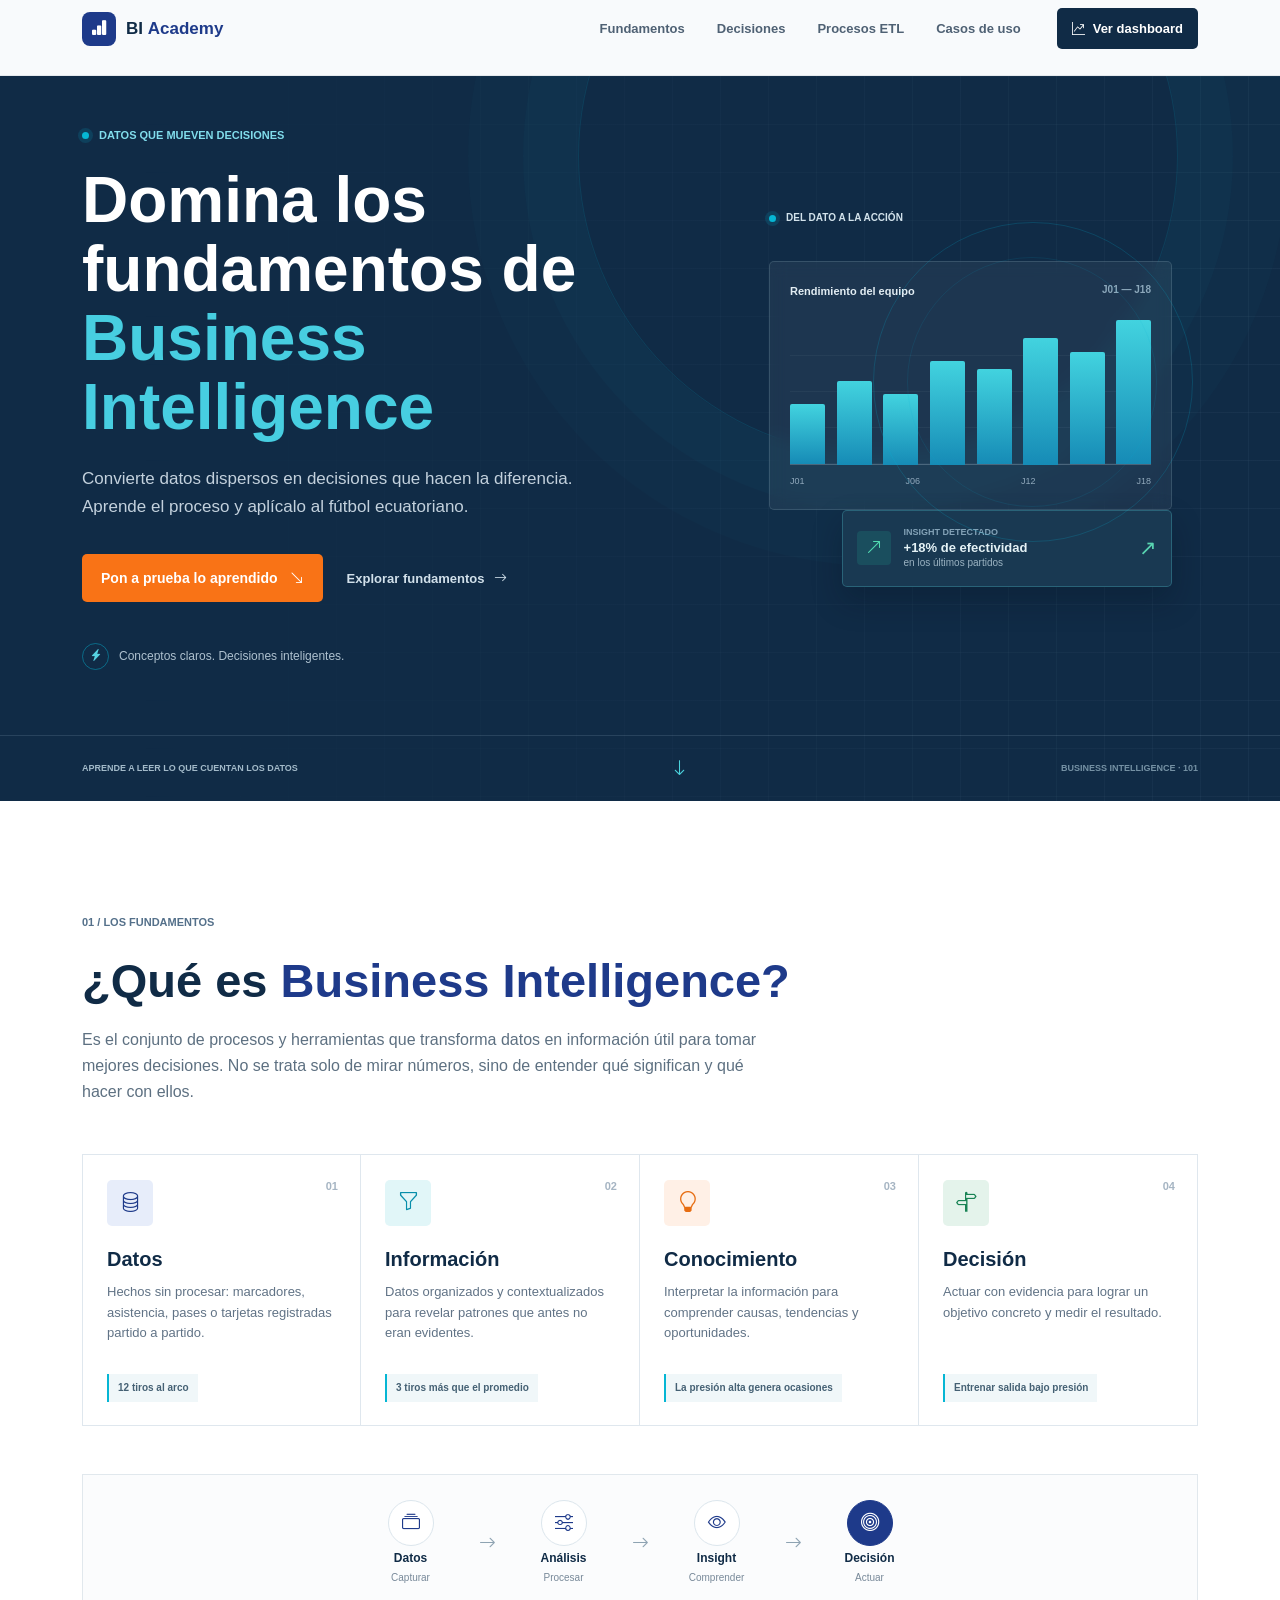
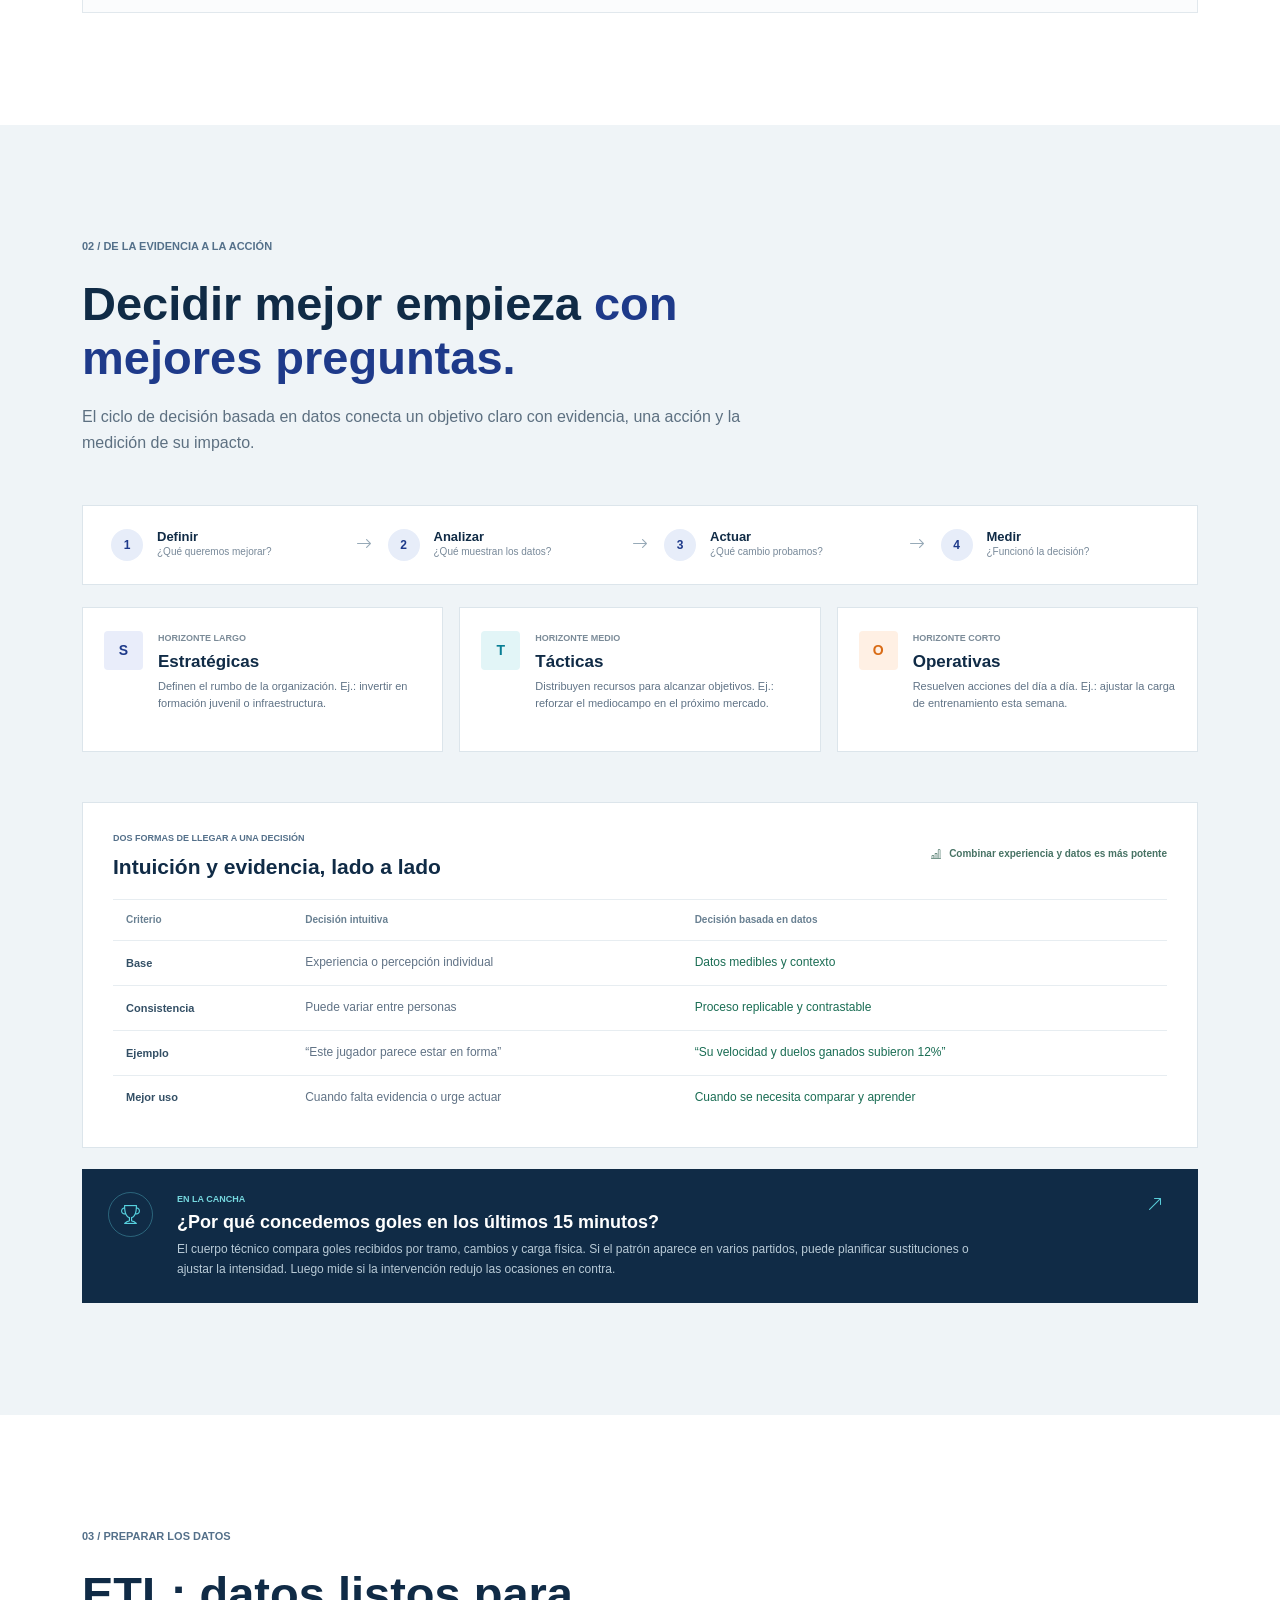
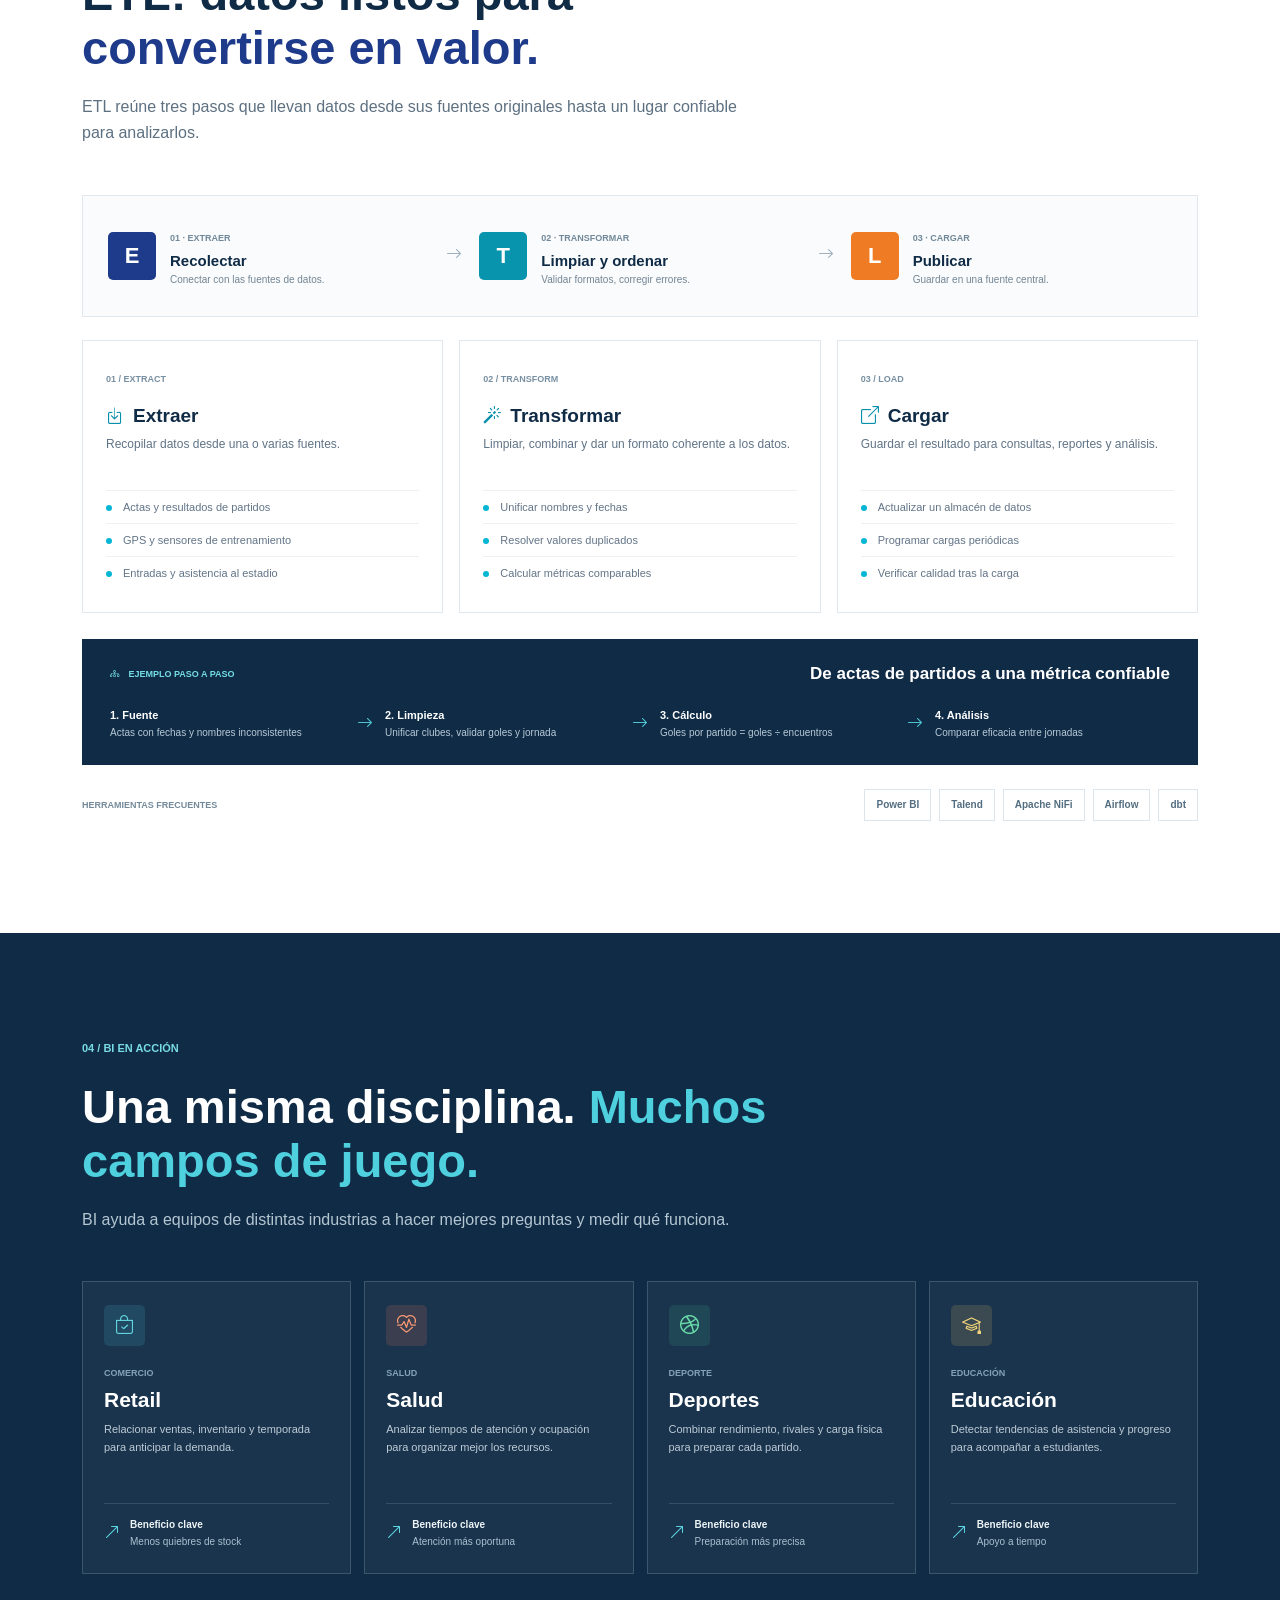
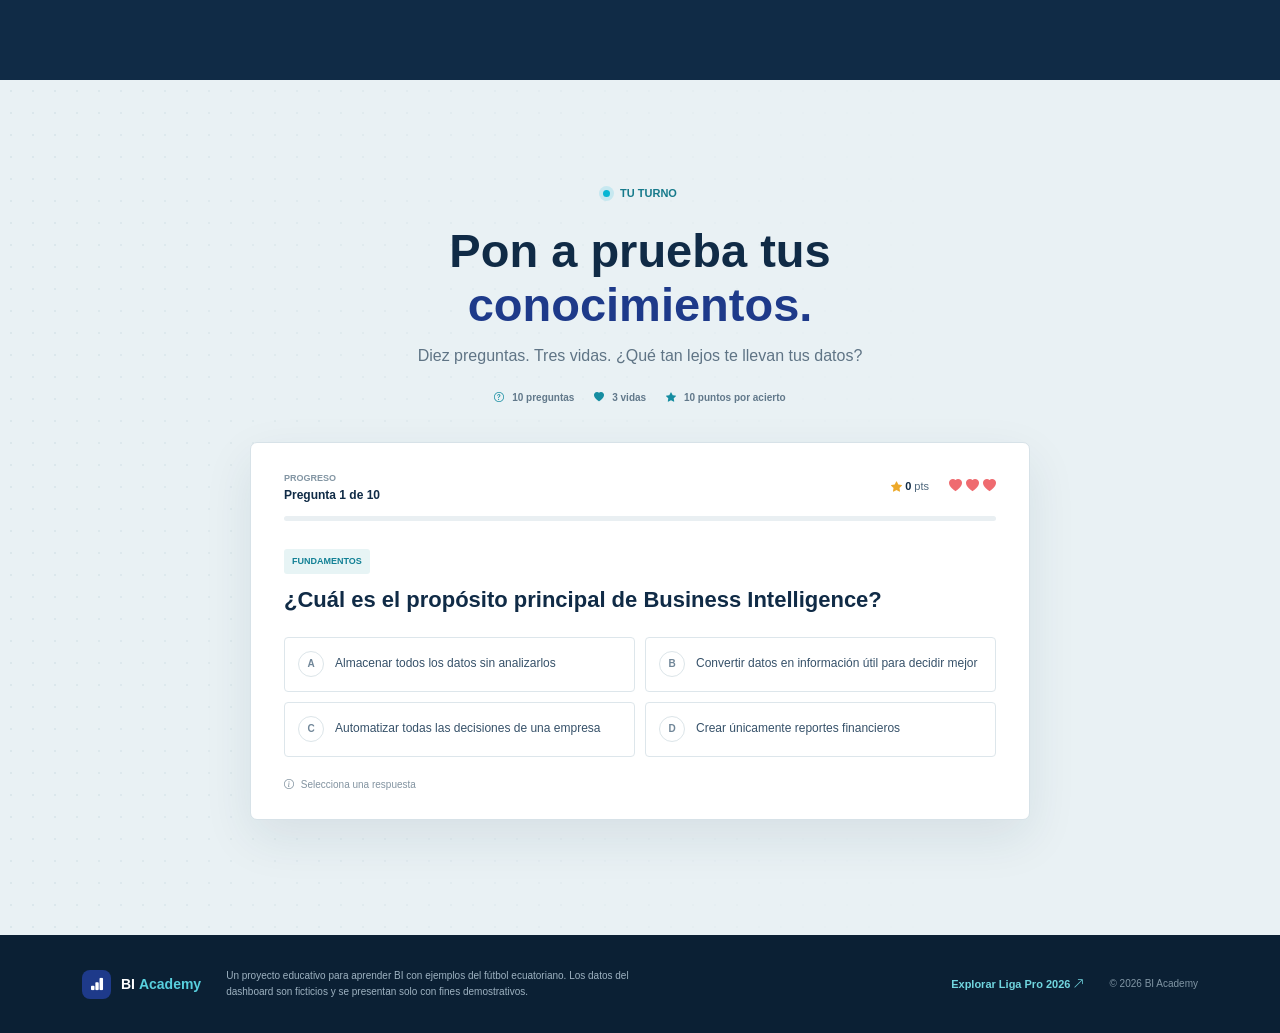
==== index.html @ a0ae0e77 "Version 1 de mi sitio web sobre BI" ====
<!doctype html>
<html lang="es">
<head>
	<meta charset="utf-8">
	<meta name="viewport" content="width=device-width, initial-scale=1">
	<meta name="theme-color" content="#102b46">
	<meta name="description" content="Aprende fundamentos de Business Intelligence con ejemplos prácticos y un dashboard simulado de Liga Pro 2026.">
	<title>BI Academy | Fundamentos de Business Intelligence</title>
	<link rel="preconnect" href="https://fonts.googleapis.com">
	<link rel="preconnect" href="https://fonts.gstatic.com" crossorigin>
	<link href="https://fonts.googleapis.com/css2?family=DM+Sans:wght@400;500;600;700&family=Manrope:wght@400;500;600;700;800&display=swap" rel="stylesheet">
	<link href="https://cdn.jsdelivr.net/npm/bootstrap@5.3.3/dist/css/bootstrap.min.css" rel="stylesheet">
	<link href="https://cdn.jsdelivr.net/npm/bootstrap-icons@1.11.3/font/bootstrap-icons.min.css" rel="stylesheet">
	<link rel="stylesheet" href="css/styles.css">
	<script src="https://cdn.jsdelivr.net/npm/bootstrap@5.3.3/dist/js/bootstrap.bundle.min.js" defer></script>
	<script src="js/main.js" defer></script>
	<script src="js/quiz.js" defer></script>
</head>
<body>
	<a class="skip-link" href="#main-content">Saltar al contenido</a>
	<header class="site-header">
		<nav class="navbar navbar-expand-lg" aria-label="Navegación principal">
			<div class="container nav-wrap">
				<a class="brand" href="#inicio" aria-label="BI Academy, inicio"><span class="brand-mark"><i class="bi bi-bar-chart-fill" aria-hidden="true"></i></span><span>BI <b>Academy</b></span></a>
				<button class="navbar-toggler" type="button" data-bs-toggle="collapse" data-bs-target="#mainNav" aria-controls="mainNav" aria-expanded="false" aria-label="Abrir menú"><span class="navbar-toggler-icon"></span></button>
				<div class="collapse navbar-collapse" id="mainNav">
					<ul class="navbar-nav ms-auto align-items-lg-center">
						<li class="nav-item"><a class="nav-link" href="#que-es-bi">Fundamentos</a></li>
						<li class="nav-item"><a class="nav-link" href="#decisiones">Decisiones</a></li>
						<li class="nav-item"><a class="nav-link" href="#etl">Procesos ETL</a></li>
						<li class="nav-item"><a class="nav-link" href="#casos">Casos de uso</a></li>
						<li class="nav-item ms-lg-3"><a class="nav-cta" href="dashboard.html"><i class="bi bi-graph-up-arrow" aria-hidden="true"></i> Ver dashboard</a></li>
					</ul>
				</div>
			</div>
		</nav>
	</header>

	<main id="main-content">
		<section class="hero" id="inicio" aria-labelledby="hero-title">
			<div class="hero-grid" aria-hidden="true"></div>
			<div class="container hero-inner">
				<div class="hero-copy reveal">
					<p class="eyebrow"><span class="eyebrow-dot"></span> DATOS QUE MUEVEN DECISIONES</p>
					<h1 id="hero-title">Domina los fundamentos de <span>Business Intelligence</span></h1>
					<p class="hero-lede">Convierte datos dispersos en decisiones que hacen la diferencia. Aprende el proceso y aplícalo al fútbol ecuatoriano.</p>
					<div class="hero-actions"><a class="button-primary" href="#quiz">Pon a prueba lo aprendido <i class="bi bi-arrow-down-right" aria-hidden="true"></i></a><a class="text-link" href="#que-es-bi">Explorar fundamentos <i class="bi bi-arrow-right" aria-hidden="true"></i></a></div>
					<div class="hero-proof"><span class="proof-icon"><i class="bi bi-lightning-charge-fill" aria-hidden="true"></i></span><span>Conceptos claros. Decisiones inteligentes.</span></div>
				</div>
				<div class="hero-visual reveal" aria-label="Ilustración conceptual de datos transformados en decisiones">
					<div class="visual-label"><span class="live-dot"></span> DEL DATO A LA ACCIÓN</div>
					<div class="visual-chart" aria-hidden="true"><div class="chart-topline"><span>Rendimiento del equipo</span><span class="chart-period">J01 — J18</span></div><div class="chart-bars"><i style="--bar:42%"></i><i style="--bar:58%"></i><i style="--bar:49%"></i><i style="--bar:72%"></i><i style="--bar:66%"></i><i style="--bar:88%"></i><i style="--bar:78%"></i><i style="--bar:100%"></i></div><div class="chart-axis"><span>J01</span><span>J06</span><span>J12</span><span>J18</span></div></div>
					<div class="visual-insight"><span class="insight-icon"><i class="bi bi-arrow-up-right" aria-hidden="true"></i></span><div><small>INSIGHT DETECTADO</small><strong>+18% de efectividad</strong><p>en los últimos partidos</p></div><span class="insight-spark" aria-hidden="true">↗</span></div>
					<div class="visual-orbit orbit-one" aria-hidden="true"></div><div class="visual-orbit orbit-two" aria-hidden="true"></div>
				</div>
			</div>
			<div class="hero-bottom"><div class="container hero-bottom-inner"><span>APRENDE A LEER LO QUE CUENTAN LOS DATOS</span><i class="bi bi-arrow-down" aria-hidden="true"></i><span class="hero-bottom-tag">BUSINESS INTELLIGENCE · 101</span></div></div>
		</section>

		<section class="content-section section-paper" id="que-es-bi" aria-labelledby="bi-title">
			<div class="container">
				<div class="section-heading reveal"><p class="eyebrow eyebrow-dark">01 / LOS FUNDAMENTOS</p><h2 id="bi-title">¿Qué es <span>Business Intelligence?</span></h2><p>Es el conjunto de procesos y herramientas que transforma datos en información útil para tomar mejores decisiones. No se trata solo de mirar números, sino de entender qué significan y qué hacer con ellos.</p></div>
				<div class="concept-grid">
					<article class="concept-card reveal"><div class="concept-number">01</div><div class="concept-icon icon-blue"><i class="bi bi-database" aria-hidden="true"></i></div><h3>Datos</h3><p>Hechos sin procesar: marcadores, asistencia, pases o tarjetas registradas partido a partido.</p><span class="concept-example">12 tiros al arco</span></article>
					<article class="concept-card reveal"><div class="concept-number">02</div><div class="concept-icon icon-cyan"><i class="bi bi-funnel" aria-hidden="true"></i></div><h3>Información</h3><p>Datos organizados y contextualizados para revelar patrones que antes no eran evidentes.</p><span class="concept-example">3 tiros más que el promedio</span></article>
					<article class="concept-card reveal"><div class="concept-number">03</div><div class="concept-icon icon-orange"><i class="bi bi-lightbulb" aria-hidden="true"></i></div><h3>Conocimiento</h3><p>Interpretar la información para comprender causas, tendencias y oportunidades.</p><span class="concept-example">La presión alta genera ocasiones</span></article>
					<article class="concept-card reveal"><div class="concept-number">04</div><div class="concept-icon icon-green"><i class="bi bi-signpost-split" aria-hidden="true"></i></div><h3>Decisión</h3><p>Actuar con evidencia para lograr un objetivo concreto y medir el resultado.</p><span class="concept-example">Entrenar salida bajo presión</span></article>
				</div>
				<div class="pipeline reveal" aria-label="Flujo: datos, análisis, insight, decisión">
					<div class="pipeline-node"><span><i class="bi bi-collection" aria-hidden="true"></i></span><b>Datos</b><small>Capturar</small></div><div class="pipeline-connector"><i class="bi bi-arrow-right" aria-hidden="true"></i></div>
					<div class="pipeline-node"><span><i class="bi bi-sliders" aria-hidden="true"></i></span><b>Análisis</b><small>Procesar</small></div><div class="pipeline-connector"><i class="bi bi-arrow-right" aria-hidden="true"></i></div>
					<div class="pipeline-node"><span><i class="bi bi-eye" aria-hidden="true"></i></span><b>Insight</b><small>Comprender</small></div><div class="pipeline-connector"><i class="bi bi-arrow-right" aria-hidden="true"></i></div>
					<div class="pipeline-node pipeline-finish"><span><i class="bi bi-bullseye" aria-hidden="true"></i></span><b>Decisión</b><small>Actuar</small></div>
				</div>
			</div>
		</section>

		<section class="content-section section-tint" id="decisiones" aria-labelledby="decision-title">
			<div class="container">
				<div class="section-heading reveal"><p class="eyebrow eyebrow-dark">02 / DE LA EVIDENCIA A LA ACCIÓN</p><h2 id="decision-title">Decidir mejor empieza <span>con mejores preguntas.</span></h2><p>El ciclo de decisión basada en datos conecta un objetivo claro con evidencia, una acción y la medición de su impacto.</p></div>
				<div class="decision-cycle reveal"><div><span>1</span><b>Definir</b><small>¿Qué queremos mejorar?</small></div><i class="bi bi-arrow-right" aria-hidden="true"></i><div><span>2</span><b>Analizar</b><small>¿Qué muestran los datos?</small></div><i class="bi bi-arrow-right" aria-hidden="true"></i><div><span>3</span><b>Actuar</b><small>¿Qué cambio probamos?</small></div><i class="bi bi-arrow-right" aria-hidden="true"></i><div><span>4</span><b>Medir</b><small>¿Funcionó la decisión?</small></div></div>
				<div class="decision-types"><article class="type-card reveal"><span class="type-mark mark-strategy">S</span><div><p>HORIZONTE LARGO</p><h3>Estratégicas</h3><span>Definen el rumbo de la organización. Ej.: invertir en formación juvenil o infraestructura.</span></div></article><article class="type-card reveal"><span class="type-mark mark-tactical">T</span><div><p>HORIZONTE MEDIO</p><h3>Tácticas</h3><span>Distribuyen recursos para alcanzar objetivos. Ej.: reforzar el mediocampo en el próximo mercado.</span></div></article><article class="type-card reveal"><span class="type-mark mark-operational">O</span><div><p>HORIZONTE CORTO</p><h3>Operativas</h3><span>Resuelven acciones del día a día. Ej.: ajustar la carga de entrenamiento esta semana.</span></div></article></div>
				<div class="comparison-wrap reveal"><div class="comparison-heading"><div><p class="eyebrow eyebrow-dark">DOS FORMAS DE LLEGAR A UNA DECISIÓN</p><h3>Intuición y evidencia, lado a lado</h3></div><span class="comparison-badge"><i class="bi bi-bar-chart-line" aria-hidden="true"></i> Combinar experiencia y datos es más potente</span></div><div class="table-responsive"><table class="comparison-table"><thead><tr><th scope="col">Criterio</th><th scope="col">Decisión intuitiva</th><th scope="col">Decisión basada en datos</th></tr></thead><tbody><tr><th scope="row">Base</th><td>Experiencia o percepción individual</td><td>Datos medibles y contexto</td></tr><tr><th scope="row">Consistencia</th><td>Puede variar entre personas</td><td>Proceso replicable y contrastable</td></tr><tr><th scope="row">Ejemplo</th><td>“Este jugador parece estar en forma”</td><td>“Su velocidad y duelos ganados subieron 12%”</td></tr><tr><th scope="row">Mejor uso</th><td>Cuando falta evidencia o urge actuar</td><td>Cuando se necesita comparar y aprender</td></tr></tbody></table></div></div>
				<div class="field-example reveal"><div class="field-icon"><i class="bi bi-trophy" aria-hidden="true"></i></div><div><span class="field-label">EN LA CANCHA</span><h3>¿Por qué concedemos goles en los últimos 15 minutos?</h3><p>El cuerpo técnico compara goles recibidos por tramo, cambios y carga física. Si el patrón aparece en varios partidos, puede planificar sustituciones o ajustar la intensidad. Luego mide si la intervención redujo las ocasiones en contra.</p></div><span class="field-arrow" aria-hidden="true"><i class="bi bi-arrow-up-right"></i></span></div>
			</div>
		</section>

		<section class="content-section section-paper" id="etl" aria-labelledby="etl-title">
			<div class="container">
				<div class="section-heading reveal"><p class="eyebrow eyebrow-dark">03 / PREPARAR LOS DATOS</p><h2 id="etl-title">ETL: datos listos para <span>convertirse en valor.</span></h2><p>ETL reúne tres pasos que llevan datos desde sus fuentes originales hasta un lugar confiable para analizarlos.</p></div>
				<div class="etl-flow reveal"><div class="etl-step"><span class="etl-symbol">E</span><div><small>01 · EXTRAER</small><h3>Recolectar</h3><p>Conectar con las fuentes de datos.</p></div></div><span class="etl-arrow"><i class="bi bi-arrow-right" aria-hidden="true"></i></span><div class="etl-step"><span class="etl-symbol etl-symbol-cyan">T</span><div><small>02 · TRANSFORMAR</small><h3>Limpiar y ordenar</h3><p>Validar formatos, corregir errores.</p></div></div><span class="etl-arrow"><i class="bi bi-arrow-right" aria-hidden="true"></i></span><div class="etl-step"><span class="etl-symbol etl-symbol-orange">L</span><div><small>03 · CARGAR</small><h3>Publicar</h3><p>Guardar en una fuente central.</p></div></div></div>
				<div class="etl-cards"><article class="etl-detail reveal"><span class="etl-detail-tag">01 / EXTRACT</span><h3><i class="bi bi-box-arrow-in-down" aria-hidden="true"></i> Extraer</h3><p>Recopilar datos desde una o varias fuentes.</p><ul><li>Actas y resultados de partidos</li><li>GPS y sensores de entrenamiento</li><li>Entradas y asistencia al estadio</li></ul></article><article class="etl-detail reveal"><span class="etl-detail-tag">02 / TRANSFORM</span><h3><i class="bi bi-magic" aria-hidden="true"></i> Transformar</h3><p>Limpiar, combinar y dar un formato coherente a los datos.</p><ul><li>Unificar nombres y fechas</li><li>Resolver valores duplicados</li><li>Calcular métricas comparables</li></ul></article><article class="etl-detail reveal"><span class="etl-detail-tag">03 / LOAD</span><h3><i class="bi bi-box-arrow-up-right" aria-hidden="true"></i> Cargar</h3><p>Guardar el resultado para consultas, reportes y análisis.</p><ul><li>Actualizar un almacén de datos</li><li>Programar cargas periódicas</li><li>Verificar calidad tras la carga</li></ul></article></div>
				<div class="etl-example reveal"><div class="etl-example-head"><span class="example-kicker"><i class="bi bi-diagram-3" aria-hidden="true"></i> EJEMPLO PASO A PASO</span><h3>De actas de partidos a una métrica confiable</h3></div><div class="transformation-steps"><div><b>1. Fuente</b><span>Actas con fechas y nombres inconsistentes</span></div><i class="bi bi-arrow-right" aria-hidden="true"></i><div><b>2. Limpieza</b><span>Unificar clubes, validar goles y jornada</span></div><i class="bi bi-arrow-right" aria-hidden="true"></i><div><b>3. Cálculo</b><span>Goles por partido = goles ÷ encuentros</span></div><i class="bi bi-arrow-right" aria-hidden="true"></i><div><b>4. Análisis</b><span>Comparar eficacia entre jornadas</span></div></div></div>
				<div class="tool-row reveal"><span>HERRAMIENTAS FRECUENTES</span><div class="tool-pills"><span>Power BI</span><span>Talend</span><span>Apache NiFi</span><span>Airflow</span><span>dbt</span></div></div>
			</div>
		</section>

		<section class="content-section cases-section" id="casos" aria-labelledby="cases-title">
			<div class="container"><div class="section-heading reveal"><p class="eyebrow">04 / BI EN ACCIÓN</p><h2 id="cases-title">Una misma disciplina. <span>Muchos campos de juego.</span></h2><p>BI ayuda a equipos de distintas industrias a hacer mejores preguntas y medir qué funciona.</p></div>
				<div class="cases-grid"><article class="case-card case-retail reveal"><span class="case-icon"><i class="bi bi-bag-check" aria-hidden="true"></i></span><span class="case-sector">COMERCIO</span><h3>Retail</h3><p>Relacionar ventas, inventario y temporada para anticipar la demanda.</p><div class="case-benefit"><i class="bi bi-arrow-up-right" aria-hidden="true"></i><span><b>Beneficio clave</b><br>Menos quiebres de stock</span></div></article><article class="case-card case-health reveal"><span class="case-icon"><i class="bi bi-heart-pulse" aria-hidden="true"></i></span><span class="case-sector">SALUD</span><h3>Salud</h3><p>Analizar tiempos de atención y ocupación para organizar mejor los recursos.</p><div class="case-benefit"><i class="bi bi-arrow-up-right" aria-hidden="true"></i><span><b>Beneficio clave</b><br>Atención más oportuna</span></div></article><article class="case-card case-sport reveal"><span class="case-icon"><i class="bi bi-dribbble" aria-hidden="true"></i></span><span class="case-sector">DEPORTE</span><h3>Deportes</h3><p>Combinar rendimiento, rivales y carga física para preparar cada partido.</p><div class="case-benefit"><i class="bi bi-arrow-up-right" aria-hidden="true"></i><span><b>Beneficio clave</b><br>Preparación más precisa</span></div></article><article class="case-card case-education reveal"><span class="case-icon"><i class="bi bi-mortarboard" aria-hidden="true"></i></span><span class="case-sector">EDUCACIÓN</span><h3>Educación</h3><p>Detectar tendencias de asistencia y progreso para acompañar a estudiantes.</p><div class="case-benefit"><i class="bi bi-arrow-up-right" aria-hidden="true"></i><span><b>Beneficio clave</b><br>Apoyo a tiempo</span></div></article></div>
			</div>
		</section>

		<section class="quiz-section" id="quiz" aria-labelledby="quiz-title">
			<div class="quiz-pattern" aria-hidden="true"></div><div class="container quiz-container"><div class="quiz-intro reveal"><p class="eyebrow"><span class="eyebrow-dot"></span> TU TURNO</p><h2 id="quiz-title">Pon a prueba tus <span>conocimientos.</span></h2><p>Diez preguntas. Tres vidas. ¿Qué tan lejos te llevan tus datos?</p><div class="quiz-meta"><span><i class="bi bi-question-circle" aria-hidden="true"></i> 10 preguntas</span><span><i class="bi bi-heart-fill" aria-hidden="true"></i> 3 vidas</span><span><i class="bi bi-star-fill" aria-hidden="true"></i> 10 puntos por acierto</span></div></div>
				<div class="quiz-shell reveal" id="quiz-app" aria-live="polite">
					<div class="quiz-status"><div><span class="quiz-status-label">PROGRESO</span><span class="quiz-progress-text" id="quiz-progress-text">Pregunta 1 de 10</span></div><div class="quiz-score"><span><i class="bi bi-star-fill" aria-hidden="true"></i> <b id="quiz-score">0</b> pts</span><span class="quiz-lives" id="quiz-lives" aria-label="3 vidas"><i class="bi bi-heart-fill"></i><i class="bi bi-heart-fill"></i><i class="bi bi-heart-fill"></i></span></div></div>
					<div class="quiz-progress-track" role="progressbar" aria-label="Progreso del cuestionario" aria-valuemin="0" aria-valuemax="10" aria-valuenow="0"><span id="quiz-progress-bar"></span></div>
					<div id="quiz-stage"><div class="question-topic" id="question-topic">FUNDAMENTOS</div><h3 class="quiz-question" id="quiz-question">Cargando pregunta...</h3><div class="answer-list" id="answer-list"></div><div id="quiz-feedback" class="quiz-feedback" role="status" hidden></div><div class="quiz-controls"><span class="quiz-hint"><i class="bi bi-info-circle" aria-hidden="true"></i> Selecciona una respuesta</span><button class="button-primary quiz-next" id="quiz-next" type="button" hidden>Siguiente <i class="bi bi-arrow-right" aria-hidden="true"></i></button></div></div>
					<div class="quiz-result" id="quiz-result" hidden></div>
				</div>
			</div>
		</section>
	</main>
	<footer class="site-footer"><div class="container footer-inner"><a class="brand footer-brand" href="#inicio"><span class="brand-mark"><i class="bi bi-bar-chart-fill" aria-hidden="true"></i></span><span>BI <b>Academy</b></span></a><p>Un proyecto educativo para aprender BI con ejemplos del fútbol ecuatoriano. Los datos del dashboard son ficticios y se presentan solo con fines demostrativos.</p><a class="footer-dashboard" href="dashboard.html">Explorar Liga Pro 2026 <i class="bi bi-arrow-up-right" aria-hidden="true"></i></a><span class="footer-copy">© <span id="current-year"></span> BI Academy</span></div></footer>
</body>
</html>
---- css/styles.css ----
@charset "UTF-8";
:root{--ink:#102b46;--blue:#1e3a8a;--cyan:#06b6d4;--orange:#f97316;--paper:#f8fafc;--line:#dfe7ee;--muted:#687d8e;--display:"Poppins",sans-serif;--body:"Inter",sans-serif;--nav-height:76px}*{box-sizing:border-box}html{scroll-behavior:smooth;scroll-padding-top:90px}body{margin:0;background:var(--paper);color:var(--ink);font:16px/1.65 var(--body);-webkit-font-smoothing:antialiased}h1,h2,h3,h4{font-family:var(--display);font-weight:700;line-height:1.15;letter-spacing:0}p{margin-top:0}a{color:inherit;text-decoration:none}.skip-link{position:absolute;top:-80px;left:16px;z-index:2000;padding:10px 16px;background:#fff}.skip-link:focus{top:10px}.site-header{position:sticky;top:0;z-index:1000;height:var(--nav-height);border-bottom:1px solid rgba(16,43,70,.08);background:rgba(248,250,252,.96);backdrop-filter:blur(14px)}.nav-wrap{height:100%}.brand{display:inline-flex;align-items:center;gap:10px;color:var(--ink);font:700 17px var(--display);white-space:nowrap}.brand b{color:var(--blue)}.brand-mark{display:grid;place-items:center;width:34px;height:34px;border-radius:8px;background:var(--blue);color:#fff;font-size:17px}.navbar-nav{gap:8px}.navbar .nav-link{padding:10px 12px!important;color:#4f6174;font-size:13px;font-weight:600}.navbar .nav-link:hover,.navbar .nav-link:focus{color:var(--blue)}.nav-cta{display:inline-flex;align-items:center;gap:8px;padding:10px 15px;border-radius:5px;background:var(--ink);color:#fff;font-size:13px;font-weight:700;transition:.2s}.nav-cta:hover{background:var(--blue);color:#fff;transform:translateY(-1px)}.navbar-toggler{border:0}.navbar-toggler:focus{box-shadow:0 0 0 3px #06b6d444}.button-primary{display:inline-flex;align-items:center;justify-content:center;gap:12px;min-height:48px;padding:12px 19px;border:0;border-radius:5px;background:var(--orange);color:#fff;font-size:14px;font-weight:700;transition:background .2s,transform .2s,box-shadow .2s}.button-primary:hover{background:#e8660b;color:#fff;transform:translateY(-2px);box-shadow:0 8px 24px #f973163d}.button-primary:focus-visible,.text-link:focus-visible,.nav-cta:focus-visible{outline:3px solid #61d7e8;outline-offset:3px}.hero{position:relative;overflow:hidden;min-height:630px;background:#102b46;color:#fff}.hero-grid{position:absolute;inset:0;background-image:linear-gradient(#97c1da0e 1px,transparent 1px),linear-gradient(90deg,#97c1da0e 1px,transparent 1px);background-size:48px 48px;mask-image:linear-gradient(90deg,transparent 8%,#000)}.hero:after{position:absolute;top:-220px;right:8%;width:600px;height:600px;border:1px solid #06b6d424;border-radius:50%;box-shadow:0 0 0 55px #06b6d407,0 0 0 110px #06b6d405;content:"";pointer-events:none}.hero-inner{position:relative;z-index:1;display:grid;grid-template-columns:1.02fr .98fr;gap:40px;align-items:center;min-height:560px;padding-top:50px;padding-bottom:65px}.hero-copy{max-width:585px}.eyebrow{display:flex;align-items:center;gap:10px;margin-bottom:22px;color:#81ddec;font-size:11px;font-weight:700}.eyebrow-dot,.live-dot{width:7px;height:7px;border-radius:50%;background:var(--cyan);box-shadow:0 0 0 4px #06b6d426}.hero h1{max-width:590px;margin-bottom:22px;font-size:clamp(40px,5.2vw,64px);font-weight:800;line-height:1.08}.hero h1 span{color:#47cee1}.hero-lede{max-width:510px;color:#c3d1dd;font-size:17px;line-height:1.7}.hero-actions{display:flex;align-items:center;gap:24px;margin-top:32px}.text-link{display:inline-flex;align-items:center;gap:9px;color:#d1e0ea;font-size:13px;font-weight:600}.text-link:hover{color:#64d8e7}.hero-proof{display:flex;align-items:center;gap:10px;margin-top:41px;color:#aec1cf;font-size:12px}.proof-icon{display:grid;place-items:center;width:27px;height:27px;border:1px solid #06b6d473;border-radius:50%;color:#56d2e2}.hero-visual{position:relative;z-index:1;justify-self:end;width:min(100%,455px);min-height:370px;padding:30px 26px}.visual-label{display:flex;align-items:center;gap:10px;color:#d2e2eb;font-size:10px;font-weight:700}.visual-chart{position:relative;margin-top:35px;padding:20px;border:1px solid #b2d0df2e;border-radius:5px;background:#ffffff0e;backdrop-filter:blur(8px)}.chart-topline{display:flex;justify-content:space-between;color:#e2edf3;font-size:11px;font-weight:600}.chart-period{color:#8ca8bb;font-size:10px}.chart-bars{display:flex;align-items:end;gap:12px;height:145px;margin-top:20px;border-bottom:1px solid #cde2ed40;background:repeating-linear-gradient(to bottom,transparent 0,transparent 35px,#cde2ed1a 36px)}.chart-bars i{flex:1;height:var(--bar);min-width:10px;border-radius:2px 2px 0 0;background:linear-gradient(180deg,#42d3df,#168bb6);transform-origin:bottom;animation:bar-rise .9s cubic-bezier(.2,.7,.25,1) both}.chart-bars i:nth-child(2n){animation-delay:.08s}.chart-bars i:nth-child(3n){animation-delay:.16s}.chart-axis{display:flex;justify-content:space-between;margin-top:9px;color:#92aabd;font-size:9px}.visual-insight{position:relative;display:flex;align-items:center;gap:13px;width:82%;margin-left:auto;padding:14px;border:1px solid #55d0da47;border-radius:5px;background:#193952;box-shadow:0 14px 30px #020f1d40}.insight-icon{display:grid;place-items:center;width:34px;height:34px;border-radius:4px;background:#25c1a326;color:#52d9b1}.visual-insight small{display:block;color:#83a2b7;font-size:9px;font-weight:700}.visual-insight strong{display:block;color:#e4f2f6;font:700 13px var(--display)}.visual-insight p{margin:0;color:#9bb3c2;font-size:10px}.insight-spark{margin-left:auto;color:#59d4b1;font-size:21px}.visual-orbit{position:absolute;border:1px solid #06b6d433;border-radius:50%;pointer-events:none}.orbit-one{top:42px;right:5px;width:320px;height:320px}.orbit-two{top:77px;right:41px;width:250px;height:250px;border-color:#06b6d41c}.hero-bottom{position:relative;z-index:2;border-top:1px solid #c0dae724}.hero-bottom-inner{display:flex;align-items:center;justify-content:space-between;height:65px;color:#a3bac9;font-size:9px;font-weight:700}.hero-bottom-inner i{color:#4bd2dc;font-size:17px}.hero-bottom-tag{color:#7591a4}.content-section{padding:112px 0}.section-paper{background:#fff}.section-tint{background:#eff4f7}.section-heading{max-width:740px;margin-bottom:48px}.eyebrow-dark{color:#54708a}.section-heading h2,.quiz-intro h2{margin-bottom:19px;font-size:clamp(32px,4.2vw,47px);line-height:1.15}.section-heading h2 span{color:var(--blue)}.section-heading>p:last-child{max-width:675px;margin-bottom:0;color:#5d7081;font-size:16px}.concept-grid{display:grid;grid-template-columns:repeat(4,1fr);border-top:1px solid var(--line);border-bottom:1px solid var(--line)}.concept-card{position:relative;min-height:270px;padding:25px 24px 23px;border-right:1px solid var(--line);transition:background .25s,transform .25s}.concept-card:first-child{border-left:1px solid var(--line)}.concept-card:hover{z-index:2;background:#f9fbfd;transform:translateY(-4px)}.concept-number{position:absolute;top:25px;right:22px;color:#a6b5c3;font:700 11px var(--display)}.concept-icon{display:grid;place-items:center;width:46px;height:46px;margin-bottom:22px;border-radius:5px;font-size:21px}.icon-blue{background:#e7edfa;color:var(--blue)}.icon-cyan{background:#e1f6f8;color:#078eaa}.icon-orange{background:#fff0e6;color:#e76d12}.icon-green{background:#e4f3eb;color:#188354}.concept-card h3{margin-bottom:11px;font-size:20px}.concept-card p{min-height:76px;margin-bottom:15px;color:#617386;font-size:13px;line-height:1.6}.concept-example{display:inline-block;padding:6px 9px;border-left:2px solid var(--cyan);background:#f0f7f9;color:#456174;font-size:10px;font-weight:600}.pipeline{display:flex;align-items:center;justify-content:center;gap:22px;margin-top:48px;padding:25px 20px;border:1px solid #e1e8ed;background:#fbfcfd}.pipeline-node{display:flex;flex-direction:column;align-items:center;gap:5px;min-width:92px}.pipeline-node>span{display:grid;place-items:center;width:46px;height:46px;border:1px solid #dce6ed;border-radius:50%;background:#fff;color:var(--blue);font-size:18px}.pipeline-node b{font:700 12px var(--display)}.pipeline-node small{color:#788999;font-size:10px}.pipeline-finish>span{border-color:var(--blue);background:var(--blue);color:#fff}.pipeline-connector{color:#8ea3b2;font-size:17px}.decision-cycle{display:grid;grid-template-columns:1fr auto 1fr auto 1fr auto 1fr;align-items:center;gap:16px;padding:23px 28px;border:1px solid #dce5eb;background:#fff}.decision-cycle>div{display:grid;grid-template-columns:35px 1fr;column-gap:11px;align-items:center}.decision-cycle>div>span{grid-row:span 2;display:grid;place-items:center;width:32px;height:32px;border-radius:50%;background:#e7edf9;color:var(--blue);font:700 12px var(--display)}.decision-cycle b{font:700 13px var(--display)}.decision-cycle small{color:#788999;font-size:10px}.decision-cycle>i{color:#95a8b6}.decision-types{display:grid;grid-template-columns:repeat(3,1fr);gap:16px;margin-top:22px}.type-card{display:flex;gap:15px;min-height:145px;padding:23px 21px;border:1px solid #dce5eb;background:#fff;transition:transform .2s,box-shadow .2s}.type-card:hover,.etl-detail:hover{transform:translateY(-3px);box-shadow:0 10px 25px #132d4614}.type-mark{display:grid;place-items:center;flex:0 0 39px;height:39px;border-radius:4px;font:800 14px var(--display)}.mark-strategy{background:#e9edfa;color:#1e3a8a}.mark-tactical{background:#e2f5f7;color:#087e94}.mark-operational{background:#fff0e4;color:#d96b15}.type-card p{margin:0 0 6px;color:#7b8b98;font-size:9px;font-weight:700}.type-card h3{margin-bottom:7px;font-size:17px}.type-card div>span{display:block;color:#607386;font-size:11px;line-height:1.55}.comparison-wrap{margin-top:50px;padding:28px 30px;border:1px solid #dce5eb;background:#fff}.comparison-heading{display:flex;align-items:center;justify-content:space-between;gap:22px;margin-bottom:20px}.comparison-heading .eyebrow{margin-bottom:9px;font-size:9px}.comparison-heading h3{margin:0;font-size:21px}.comparison-badge{display:inline-flex;align-items:center;gap:8px;color:#477264;font-size:10px;font-weight:600}.comparison-table{width:100%;border-collapse:collapse;font-size:12px}.comparison-table th,.comparison-table td{padding:12px 13px;border-top:1px solid #e7edf1;text-align:left}.comparison-table thead th{color:#698092;font-size:10px}.comparison-table tbody th{width:17%;color:#334f65;font-size:11px}.comparison-table tbody td{color:#617386}.comparison-table tbody td:last-child{color:#1a6d54}.field-example{display:grid;grid-template-columns:52px 1fr 25px;align-items:start;gap:17px;margin-top:21px;padding:23px 26px;background:#102b46;color:#fff}.field-icon{display:grid;place-items:center;width:45px;height:45px;border:1px solid #5ed2df59;border-radius:50%;color:#57d1df;font-size:19px}.field-label{display:block;margin-bottom:5px;color:#76d8df;font-size:9px;font-weight:700}.field-example h3{margin-bottom:7px;font-size:18px}.field-example p{max-width:820px;margin:0;color:#b9cbd7;font-size:12px;line-height:1.65}.field-arrow{color:#59cdd9}.etl-flow{display:grid;grid-template-columns:1fr auto 1fr auto 1fr;align-items:center;gap:17px;padding:27px 25px;border:1px solid #e0e8ed;background:#f9fbfc}.etl-step{display:flex;align-items:center;gap:14px}.etl-symbol{display:grid;place-items:center;flex:0 0 48px;height:48px;border-radius:5px;background:#1e3a8a;color:#fff;font:800 22px var(--display)}.etl-symbol-cyan{background:#0794ac}.etl-symbol-orange{background:#ef7c25}.etl-step small{color:#718899;font-size:9px;font-weight:700}.etl-step h3{margin:3px 0;font-size:15px}.etl-step p{margin:0;color:#738594;font-size:10px}.etl-arrow{color:#9cafbc}.etl-cards{display:grid;grid-template-columns:repeat(3,1fr);gap:16px;margin-top:23px}.etl-detail{padding:23px;border:1px solid #e0e8ed;background:#fff;transition:transform .2s,box-shadow .2s}.etl-detail-tag{color:#7890a2;font-size:9px;font-weight:700}.etl-detail h3{display:flex;align-items:center;gap:9px;margin:15px 0 8px;font-size:19px}.etl-detail h3 i{color:#078fab;font-size:18px}.etl-detail p{min-height:42px;margin-bottom:13px;color:#607386;font-size:12px}.etl-detail ul{margin:0;padding:0;list-style:none}.etl-detail li{position:relative;padding:7px 0 7px 17px;border-top:1px solid #edf1f4;color:#627487;font-size:11px}.etl-detail li:before{position:absolute;top:14px;left:0;width:6px;height:6px;border-radius:50%;background:var(--cyan);content:""}.etl-example{margin-top:26px;padding:25px 28px;background:#102b46;color:#fff}.etl-example-head{display:flex;align-items:center;justify-content:space-between;gap:15px;margin-bottom:25px}.example-kicker{color:#73dce4;font-size:9px;font-weight:700}.example-kicker i{margin-right:7px}.etl-example-head h3{margin:0;font-size:17px}.transformation-steps{display:grid;grid-template-columns:1fr auto 1fr auto 1fr auto 1fr;align-items:center;gap:12px}.transformation-steps div{display:flex;flex-direction:column;gap:4px}.transformation-steps b{font:700 11px var(--display)}.transformation-steps span{color:#b8cad7;font-size:10px;line-height:1.5}.transformation-steps>i{color:#51c9d5}.tool-row{display:flex;align-items:center;justify-content:space-between;gap:20px;margin-top:24px}.tool-row>span{color:#758a9a;font-size:9px;font-weight:700}.tool-pills{display:flex;flex-wrap:wrap;gap:8px}.tool-pills span{padding:7px 11px;border:1px solid #dce5eb;background:#fff;color:#536d80;font-size:10px;font-weight:600}.cases-section{padding:106px 0;background:#102b46;color:#fff}.cases-section .section-heading h2 span{color:#4fd0df}.cases-section .section-heading>p:last-child{color:#b4c6d2}.cases-section .eyebrow{color:#78dce4}.cases-grid{display:grid;grid-template-columns:repeat(4,1fr);gap:13px}.case-card{position:relative;min-height:275px;padding:23px 21px;border:1px solid #bed9e633;background:#ffffff0b;transition:transform .25s,background .25s,border-color .25s}.case-card:hover{transform:translateY(-5px);background:#ffffff16;border-color:#57d3dc70}.case-icon{display:grid;place-items:center;width:41px;height:41px;margin-bottom:20px;border-radius:5px;background:#4ec0d126;color:#62d2de;font-size:19px}.case-health .case-icon{background:#f0775026;color:#ff9c75}.case-sport .case-icon{background:#44b68026;color:#6bddaa}.case-education .case-icon{background:#e5bb5829;color:#efd27b}.case-sector{display:block;margin-bottom:7px;color:#84a2b5;font-size:9px;font-weight:700}.case-card h3{margin-bottom:9px;font-size:21px}.case-card>p{min-height:63px;margin-bottom:19px;color:#bdcbd5;font-size:11px;line-height:1.6}.case-benefit{display:flex;align-items:center;gap:10px;padding-top:13px;border-top:1px solid #bed9e629;color:#a9c0ce;font-size:10px}.case-benefit>i{color:#5dd4df;font-size:16px}.case-benefit b{color:#eef5f7;font-size:10px}.quiz-section{position:relative;overflow:hidden;padding:104px 0 115px;background:#e9f1f4}.quiz-pattern{position:absolute;inset:0;background-image:radial-gradient(#b1c8d1 1px,transparent 1px);background-size:22px 22px;opacity:.25;mask-image:linear-gradient(90deg,#000,transparent 75%);pointer-events:none}.quiz-container{position:relative;z-index:1}.quiz-intro{max-width:670px;margin:0 auto 36px;text-align:center}.quiz-intro .eyebrow{justify-content:center;color:#167a8b}.quiz-intro h2{margin-bottom:11px}.quiz-intro h2 span{color:var(--blue)}.quiz-intro>p:not(.eyebrow){margin-bottom:20px;color:#5f7485}.quiz-meta{display:flex;justify-content:center;flex-wrap:wrap;gap:20px;color:#61788a;font-size:10px;font-weight:600}.quiz-meta i{margin-right:5px;color:#168da1}.quiz-shell{max-width:780px;margin:auto;padding:28px 33px 26px;border:1px solid #d7e2e8;border-radius:7px;background:#fff;box-shadow:0 18px 50px #16334b17}.quiz-status{display:flex;align-items:center;justify-content:space-between;margin-bottom:14px}.quiz-status>div:first-child{display:flex;flex-direction:column;gap:2px}.quiz-status-label{color:#8295a3;font-size:9px;font-weight:700}.quiz-progress-text{font:700 12px var(--display)}.quiz-score{display:flex;align-items:center;gap:20px;color:#4d667b;font-size:11px}.quiz-score>span:first-child i{color:#eda92a}.quiz-score b{color:#102b46}.quiz-lives{display:flex;gap:4px;color:#ef6b70;font-size:13px}.quiz-lives .life-lost{color:#cbd5dc}.quiz-progress-track{height:5px;margin-bottom:25px;overflow:hidden;border-radius:5px;background:#e9eff2}.quiz-progress-track span{display:block;width:0;height:100%;border-radius:5px;background:linear-gradient(90deg,#06b6d4,#1e3a8a);transition:width .45s ease}.question-topic{display:inline-block;margin-bottom:11px;padding:5px 8px;border-radius:3px;background:#e7f4f5;color:#128095;font-size:9px;font-weight:700}.quiz-question{max-width:670px;margin-bottom:22px;font-size:22px;line-height:1.35}.answer-list{display:grid;grid-template-columns:1fr 1fr;gap:10px}.answer-option{display:flex;align-items:center;gap:11px;min-height:55px;padding:11px 13px;border:1px solid #dde6eb;border-radius:4px;background:#fff;color:#365169;text-align:left;font-size:12px;transition:border-color .18s,background .18s,transform .18s}.answer-option:hover:not(:disabled){border-color:#58bdcb;background:#f5fbfc;transform:translateY(-1px)}.answer-option:focus-visible{outline:3px solid #06b6d457;outline-offset:2px}.answer-letter{display:grid;place-items:center;flex:0 0 26px;height:26px;border:1px solid #dce5e9;border-radius:50%;color:#708698;font-size:10px;font-weight:700}.answer-option.correct{border-color:#36a77c;background:#edf8f3;color:#1b694b}.answer-option.correct .answer-letter{border-color:#36a77c;background:#36a77c;color:#fff}.answer-option.incorrect{border-color:#e57c7b;background:#fff3f1;color:#9b4543}.answer-option.incorrect .answer-letter{border-color:#e57c7b;background:#e57c7b;color:#fff}.answer-option:disabled{cursor:default}.quiz-feedback{margin-top:14px;padding:12px 14px;border-left:3px solid #35a77c;background:#eff8f4;color:#315d4d;font-size:11px;line-height:1.55}.quiz-feedback.feedback-wrong{border-color:#e67872;background:#fff3f0;color:#824b47}.quiz-controls{display:flex;align-items:center;justify-content:space-between;gap:15px;margin-top:20px}.quiz-hint{color:#8293a0;font-size:10px}.quiz-hint i{margin-right:4px}.quiz-next{min-height:40px;padding:9px 15px;font-size:12px}.quiz-next[hidden],.quiz-feedback[hidden],.quiz-result[hidden]{display:none!important}.quiz-result{text-align:center;padding:12px 5px 3px}.result-medal{display:grid;place-items:center;width:78px;height:78px;margin:0 auto 15px;border-radius:50%;background:#fff4dc;font-size:39px;box-shadow:0 0 0 8px #fff9ec}.result-kicker{margin-bottom:7px;color:#758b9a;font-size:10px;font-weight:700}.quiz-result h3{margin-bottom:8px;font-size:27px}.quiz-result>p{margin-bottom:22px;color:#63788a;font-size:13px}.result-stats{display:flex;justify-content:center;gap:40px;margin-bottom:22px}.result-stat{display:flex;flex-direction:column;gap:2px}.result-stat strong{color:#1e3a8a;font:800 25px var(--display)}.result-stat span{color:#718697;font-size:10px}.result-actions{display:flex;justify-content:center;gap:10px}.button-outline{display:inline-flex;align-items:center;justify-content:center;gap:8px;min-height:43px;padding:10px 16px;border:1px solid #cbd9e1;border-radius:4px;background:#fff;color:#365169;font-size:12px;font-weight:700}.celebration{position:fixed;z-index:1500;top:45%;left:50%;width:9px;height:9px;border-radius:2px;pointer-events:none;animation:confetti-burst .95s ease-out forwards}.site-footer{padding:33px 0;background:#0b2034;color:#fff}.footer-inner{display:grid;grid-template-columns:auto 1fr auto auto;align-items:center;gap:25px}.footer-brand{color:#fff;font-size:14px}.footer-brand b{color:#58d0de}.footer-brand .brand-mark{width:29px;height:29px;font-size:14px}.footer-inner>p{max-width:450px;margin:0;color:#9eb2c1;font-size:10px;line-height:1.6}.footer-dashboard{color:#71d6df;font-size:11px;font-weight:700}.footer-dashboard:hover{color:#fff}.footer-copy{color:#8196a5;font-size:10px;white-space:nowrap}.reveal{opacity:0;transform:translateY(17px);transition:opacity .65s ease,transform .65s ease}.reveal.is-visible{opacity:1;transform:translateY(0)}.concept-card:nth-child(2),.case-card:nth-child(2){transition-delay:.06s}.concept-card:nth-child(3),.case-card:nth-child(3){transition-delay:.12s}.concept-card:nth-child(4),.case-card:nth-child(4){transition-delay:.18s}@keyframes bar-rise{from{transform:scaleY(.04);opacity:.5}to{transform:scaleY(1);opacity:1}}@keyframes confetti-burst{0%{opacity:1;transform:translate(0,0) rotate(0) scale(1)}100%{opacity:0;transform:translate(var(--x),var(--y)) rotate(var(--rotate)) scale(.35)}}
@media(max-width:991.98px){:root{--nav-height:68px}.navbar-collapse{position:absolute;top:67px;left:0;right:0;padding:14px 22px 20px;border-bottom:1px solid var(--line);background:var(--paper)}.navbar-nav{align-items:stretch!important;gap:2px}.nav-cta{justify-content:center;margin-top:8px}.hero-inner{grid-template-columns:1fr 1fr;gap:16px}.hero h1{font-size:49px}.hero-visual{padding:25px 8px}.concept-grid{grid-template-columns:repeat(2,1fr)}.concept-card:nth-child(3){border-left:1px solid var(--line)}.concept-card:nth-child(n+3){border-top:1px solid var(--line)}.decision-cycle{gap:8px;padding:20px 15px}.decision-cycle>div{grid-template-columns:29px 1fr;column-gap:7px}.decision-cycle>div>span{width:27px;height:27px}.decision-cycle small{font-size:9px}.cases-grid{grid-template-columns:repeat(2,1fr)}.case-card{min-height:250px}.footer-inner{grid-template-columns:auto 1fr auto}.footer-copy{grid-column:2/-1;text-align:right}}
@media(max-width:767.98px){.hero{min-height:0}.hero-inner{grid-template-columns:1fr;gap:20px;padding-top:62px;padding-bottom:35px}.hero-copy{max-width:610px}.hero h1{font-size:clamp(40px,9vw,58px)}.hero-lede{font-size:15px}.hero-visual{justify-self:center;width:min(100%,450px);min-height:335px;padding:17px 12px}.visual-chart{margin-top:25px}.chart-bars{height:120px}.orbit-one{top:27px;right:2px}.orbit-two{top:62px;right:37px}.hero-bottom-inner{height:53px}.hero-bottom-tag{display:none}.content-section,.cases-section{padding:78px 0}.section-heading{margin-bottom:33px}.section-heading h2,.quiz-intro h2{font-size:36px}.section-heading>p:last-child{font-size:14px}.decision-cycle{grid-template-columns:1fr 1fr;gap:19px;padding:22px}.decision-cycle>i{display:none}.decision-cycle>div{grid-template-columns:31px 1fr}.decision-types{grid-template-columns:1fr}.type-card{min-height:0}.comparison-wrap{margin-top:35px;padding:20px 17px}.comparison-heading{align-items:flex-start;flex-direction:column}.comparison-badge{font-size:9px}.comparison-table{min-width:590px}.field-example{grid-template-columns:43px 1fr;gap:12px;padding:19px}.field-icon{width:40px;height:40px}.field-arrow{display:none}.etl-flow{grid-template-columns:1fr;gap:11px;padding:20px}.etl-step{padding:2px}.etl-arrow{padding-left:18px;transform:rotate(90deg);transform-origin:left center;height:4px}.etl-cards{grid-template-columns:1fr}.etl-detail{padding:20px}.etl-detail p{min-height:0}.etl-example{padding:21px}.etl-example-head{align-items:flex-start;flex-direction:column;margin-bottom:19px}.transformation-steps{grid-template-columns:1fr;gap:13px}.transformation-steps>i{justify-self:start;margin-left:7px;transform:rotate(90deg)}.tool-row{align-items:flex-start;flex-direction:column}.cases-grid{gap:10px}.case-card{padding:20px 16px}.case-card>p{min-height:78px}.quiz-section{padding:78px 0 85px}.quiz-shell{padding:22px 19px}.quiz-question{font-size:20px}.answer-list{grid-template-columns:1fr}.answer-option{min-height:50px}.quiz-meta{gap:9px 16px}.footer-inner{grid-template-columns:1fr 1fr;gap:15px}.footer-inner>p{grid-column:1/-1;grid-row:2}.footer-dashboard{grid-column:1;grid-row:3}.footer-copy{grid-column:2;grid-row:3}}
@media(max-width:420px){.hero-actions{align-items:flex-start;flex-direction:column;gap:17px}.hero-proof{margin-top:27px}.visual-insight{width:90%}.pipeline{gap:8px;padding:18px 10px}.pipeline-node{min-width:58px}.pipeline-node>span{width:39px;height:39px}.pipeline-node b{font-size:10px}.pipeline-node small{font-size:8px}.pipeline-connector{font-size:13px}.cases-grid{grid-template-columns:1fr}.case-card{min-height:0}.case-card>p{min-height:0}.quiz-status{align-items:flex-start;gap:10px}.quiz-score{gap:10px}.quiz-controls{align-items:flex-start;flex-direction:column}.quiz-next{align-self:flex-end}.result-stats{gap:21px}.result-actions{align-items:center;flex-direction:column}.footer-inner{grid-template-columns:1fr}.footer-inner>p,.footer-dashboard,.footer-copy{grid-column:1;grid-row:auto}.footer-copy{text-align:left}}
@media(prefers-reduced-motion:reduce){*,*::before,*::after{scroll-behavior:auto!important;animation-duration:.01ms!important;animation-iteration-count:1!important;transition-duration:.01ms!important}.reveal{opacity:1;transform:none}}
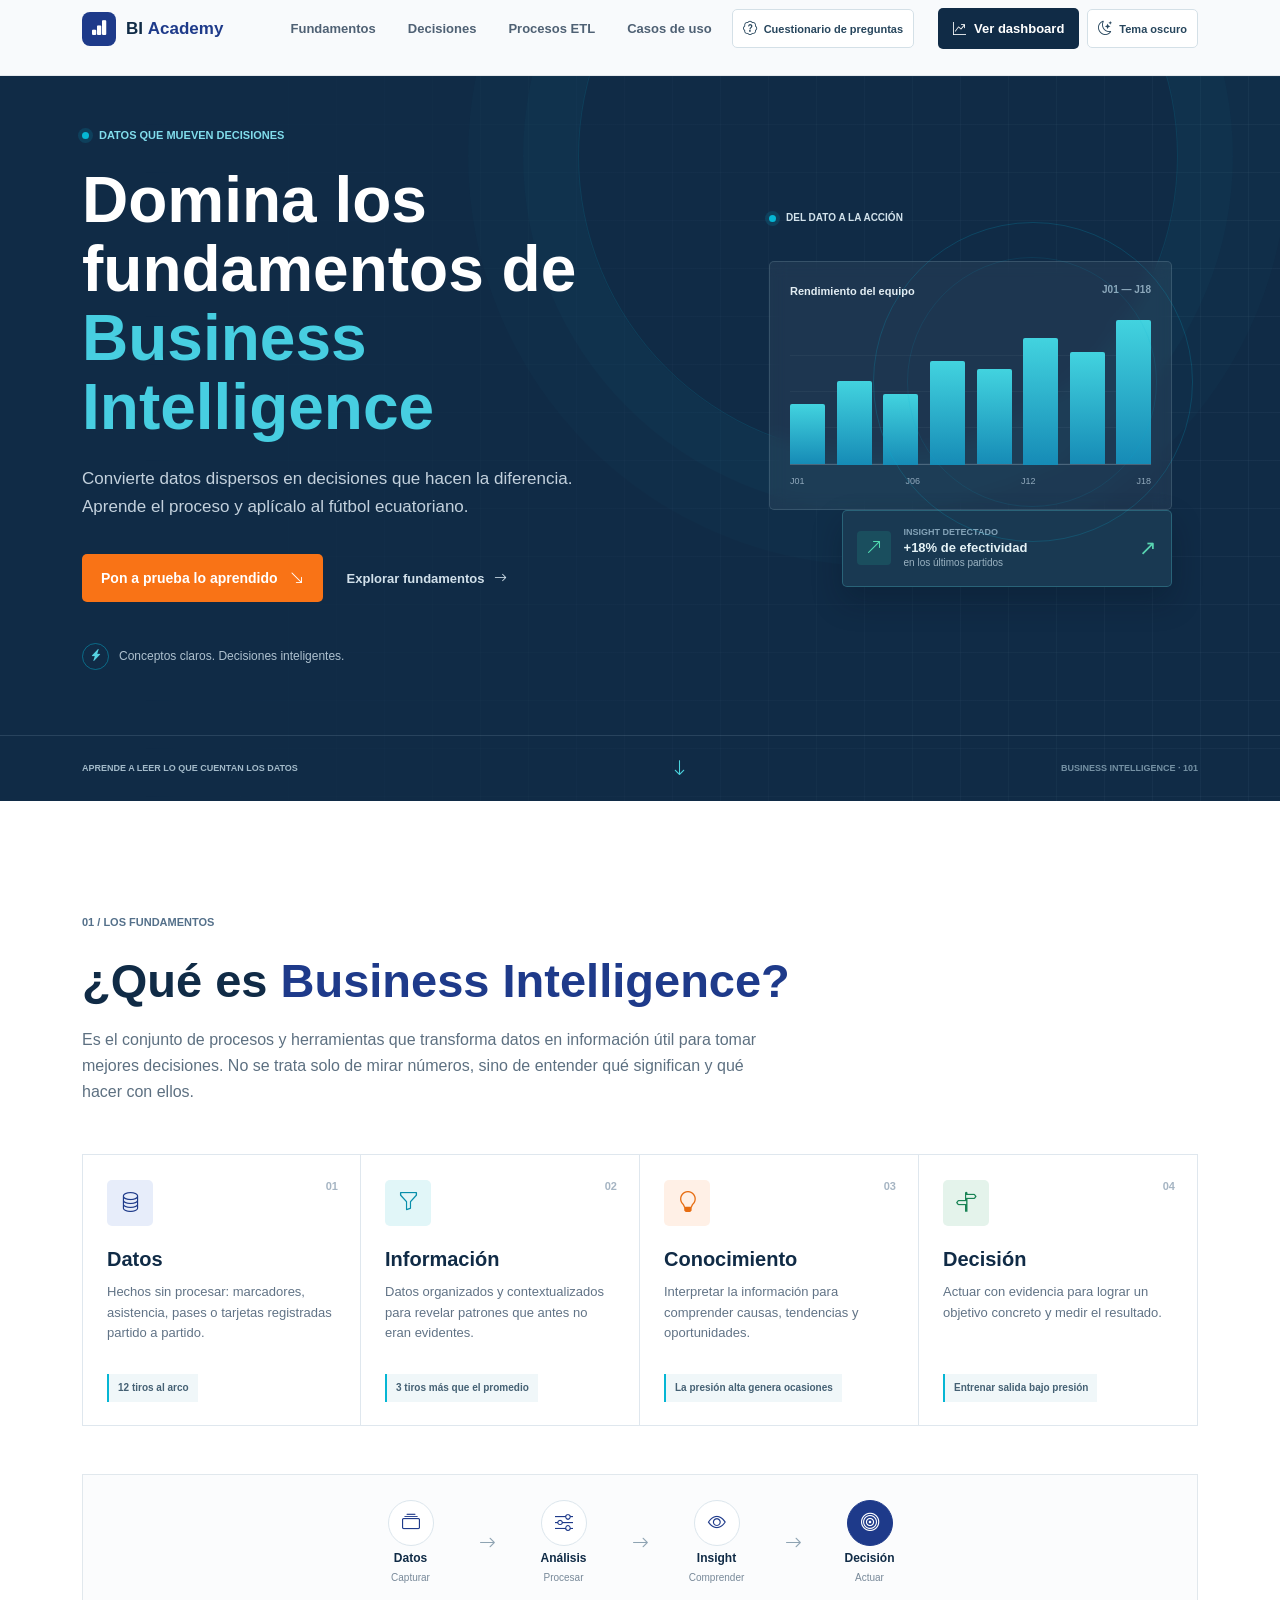
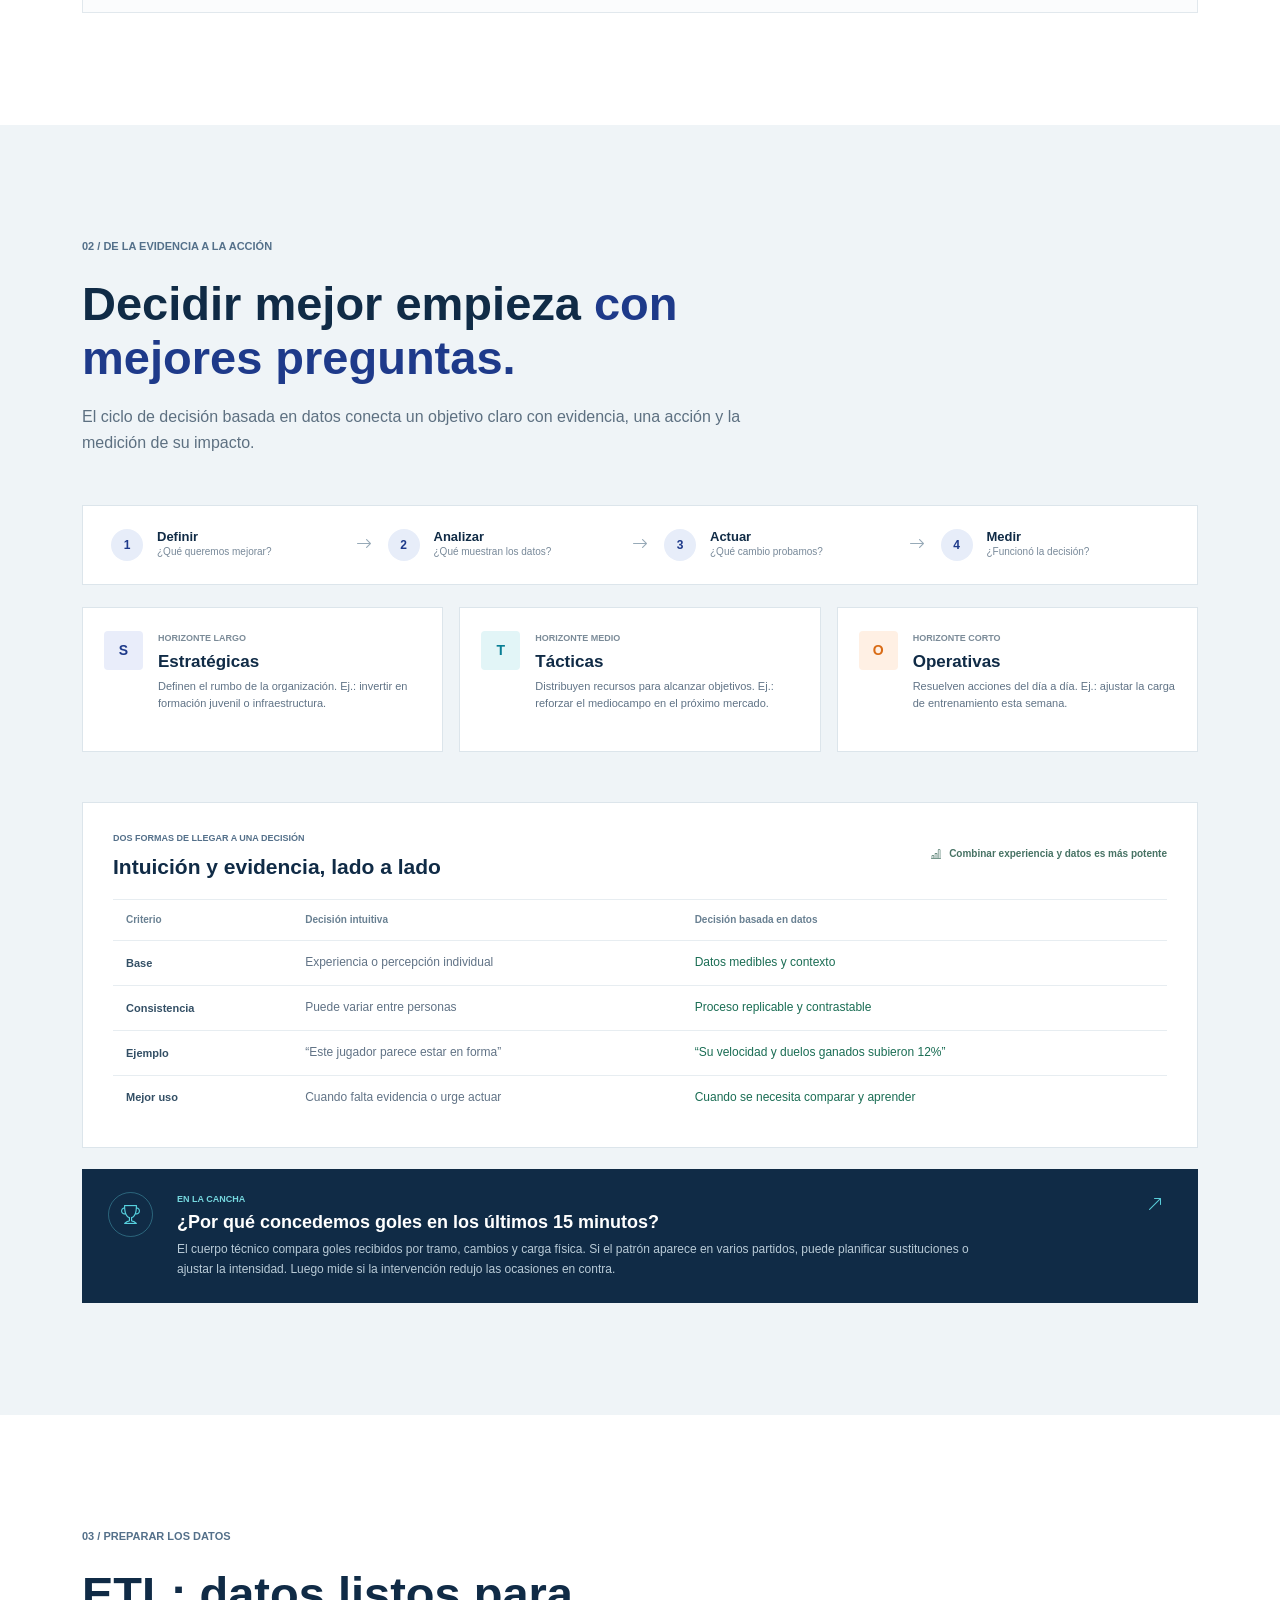
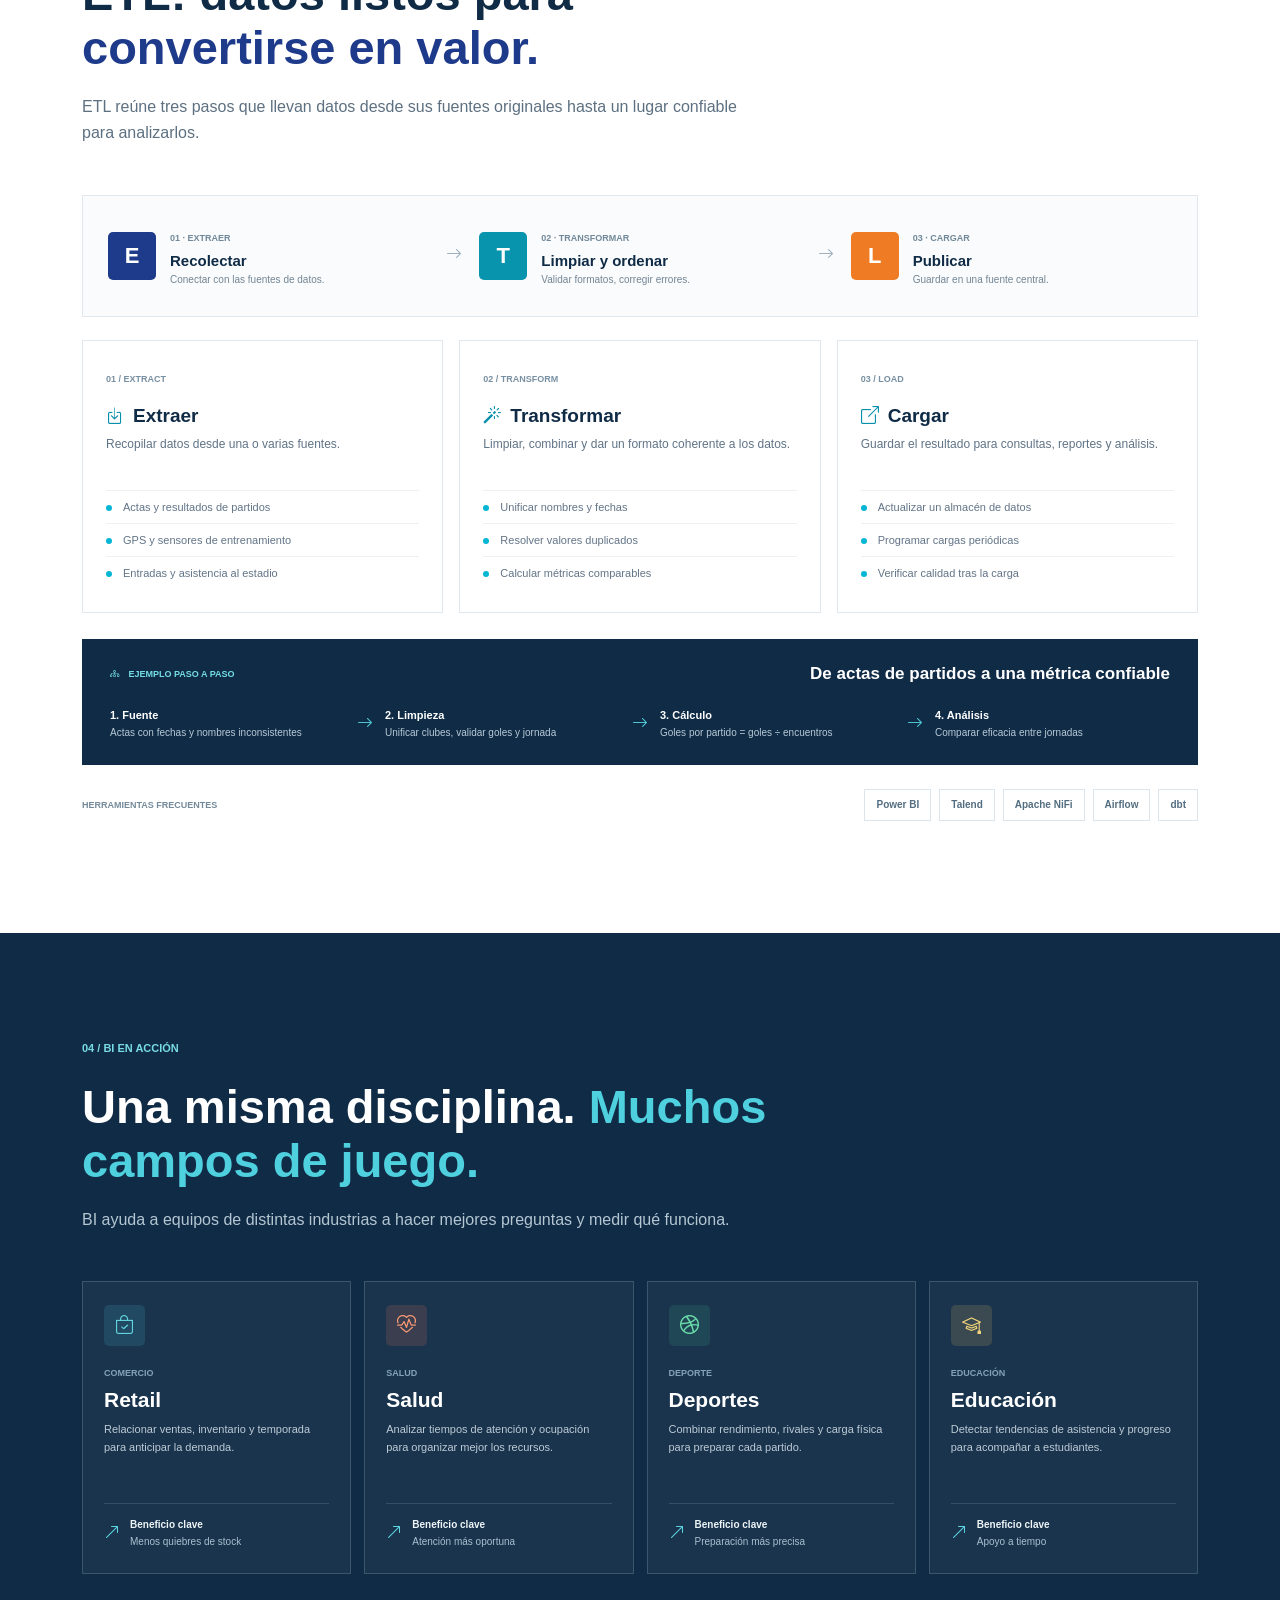
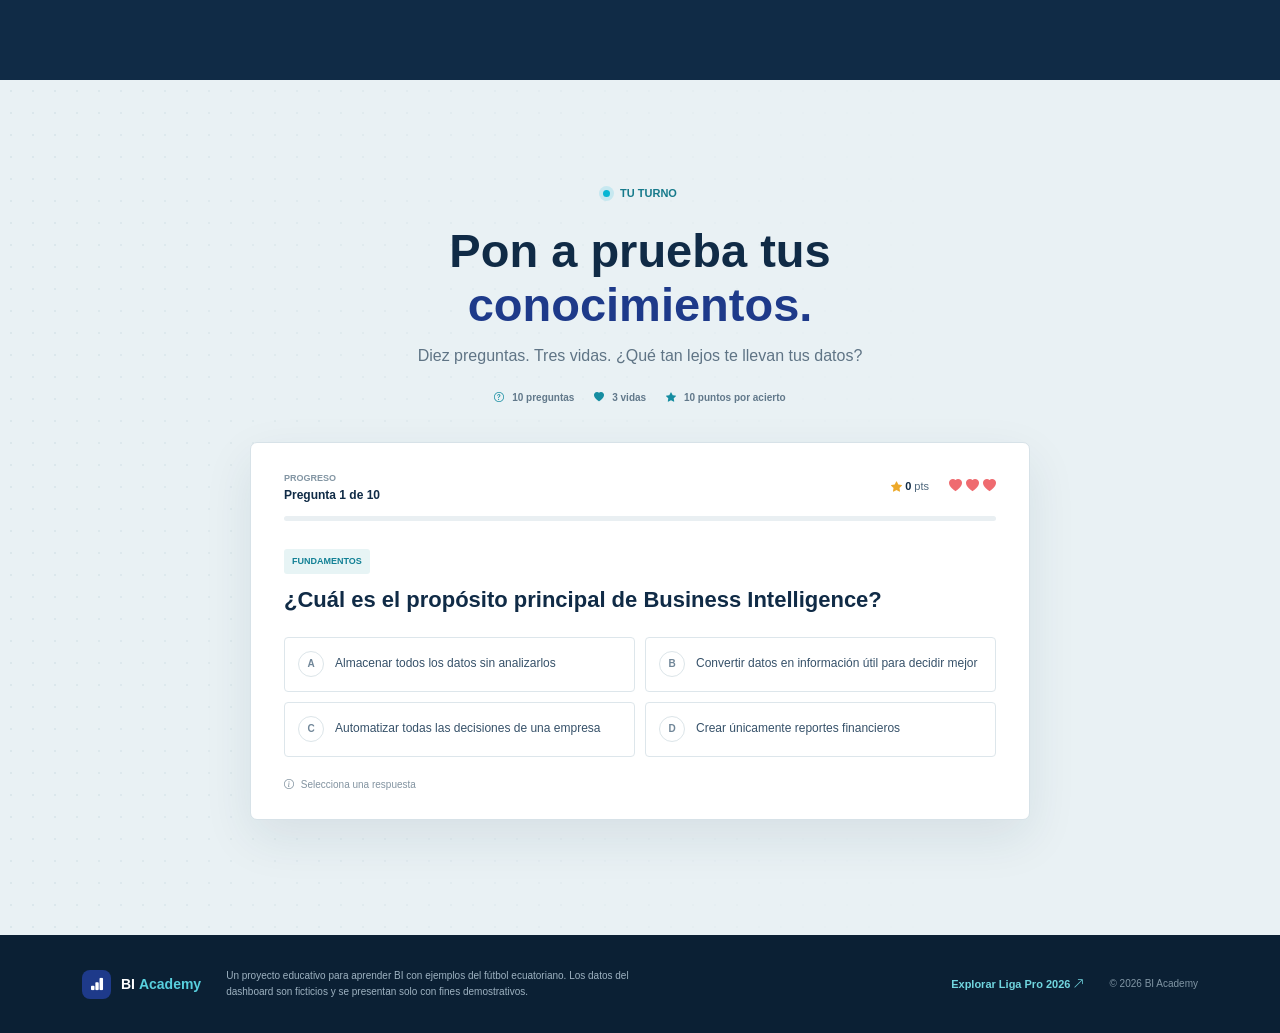
==== commit f14ebd8d: "version 2" ====
--- a/index.html
+++ b/index.html
@@ -29,7 +29,9 @@
 						<li class="nav-item"><a class="nav-link" href="#decisiones">Decisiones</a></li>
 						<li class="nav-item"><a class="nav-link" href="#etl">Procesos ETL</a></li>
 						<li class="nav-item"><a class="nav-link" href="#casos">Casos de uso</a></li>
+						<li class="nav-item"><a class="nav-quiz-button" href="#quiz"><i class="bi bi-patch-question" aria-hidden="true"></i> Cuestionario de preguntas</a></li>
 						<li class="nav-item ms-lg-3"><a class="nav-cta" href="dashboard.html"><i class="bi bi-graph-up-arrow" aria-hidden="true"></i> Ver dashboard</a></li>
+						<li class="nav-item"><button class="nav-theme-button" id="theme-toggle" type="button" aria-label="Cambiar a tema oscuro" title="Cambiar a tema oscuro"><i class="bi bi-moon-stars" aria-hidden="true"></i><span>Tema oscuro</span></button></li>
 					</ul>
 				</div>
 			</div>
--- a/css/styles.css
+++ b/css/styles.css
@@ -4,3 +4,7 @@
 @media(max-width:767.98px){.hero{min-height:0}.hero-inner{grid-template-columns:1fr;gap:20px;padding-top:62px;padding-bottom:35px}.hero-copy{max-width:610px}.hero h1{font-size:clamp(40px,9vw,58px)}.hero-lede{font-size:15px}.hero-visual{justify-self:center;width:min(100%,450px);min-height:335px;padding:17px 12px}.visual-chart{margin-top:25px}.chart-bars{height:120px}.orbit-one{top:27px;right:2px}.orbit-two{top:62px;right:37px}.hero-bottom-inner{height:53px}.hero-bottom-tag{display:none}.content-section,.cases-section{padding:78px 0}.section-heading{margin-bottom:33px}.section-heading h2,.quiz-intro h2{font-size:36px}.section-heading>p:last-child{font-size:14px}.decision-cycle{grid-template-columns:1fr 1fr;gap:19px;padding:22px}.decision-cycle>i{display:none}.decision-cycle>div{grid-template-columns:31px 1fr}.decision-types{grid-template-columns:1fr}.type-card{min-height:0}.comparison-wrap{margin-top:35px;padding:20px 17px}.comparison-heading{align-items:flex-start;flex-direction:column}.comparison-badge{font-size:9px}.comparison-table{min-width:590px}.field-example{grid-template-columns:43px 1fr;gap:12px;padding:19px}.field-icon{width:40px;height:40px}.field-arrow{display:none}.etl-flow{grid-template-columns:1fr;gap:11px;padding:20px}.etl-step{padding:2px}.etl-arrow{padding-left:18px;transform:rotate(90deg);transform-origin:left center;height:4px}.etl-cards{grid-template-columns:1fr}.etl-detail{padding:20px}.etl-detail p{min-height:0}.etl-example{padding:21px}.etl-example-head{align-items:flex-start;flex-direction:column;margin-bottom:19px}.transformation-steps{grid-template-columns:1fr;gap:13px}.transformation-steps>i{justify-self:start;margin-left:7px;transform:rotate(90deg)}.tool-row{align-items:flex-start;flex-direction:column}.cases-grid{gap:10px}.case-card{padding:20px 16px}.case-card>p{min-height:78px}.quiz-section{padding:78px 0 85px}.quiz-shell{padding:22px 19px}.quiz-question{font-size:20px}.answer-list{grid-template-columns:1fr}.answer-option{min-height:50px}.quiz-meta{gap:9px 16px}.footer-inner{grid-template-columns:1fr 1fr;gap:15px}.footer-inner>p{grid-column:1/-1;grid-row:2}.footer-dashboard{grid-column:1;grid-row:3}.footer-copy{grid-column:2;grid-row:3}}
 @media(max-width:420px){.hero-actions{align-items:flex-start;flex-direction:column;gap:17px}.hero-proof{margin-top:27px}.visual-insight{width:90%}.pipeline{gap:8px;padding:18px 10px}.pipeline-node{min-width:58px}.pipeline-node>span{width:39px;height:39px}.pipeline-node b{font-size:10px}.pipeline-node small{font-size:8px}.pipeline-connector{font-size:13px}.cases-grid{grid-template-columns:1fr}.case-card{min-height:0}.case-card>p{min-height:0}.quiz-status{align-items:flex-start;gap:10px}.quiz-score{gap:10px}.quiz-controls{align-items:flex-start;flex-direction:column}.quiz-next{align-self:flex-end}.result-stats{gap:21px}.result-actions{align-items:center;flex-direction:column}.footer-inner{grid-template-columns:1fr}.footer-inner>p,.footer-dashboard,.footer-copy{grid-column:1;grid-row:auto}.footer-copy{text-align:left}}
 @media(prefers-reduced-motion:reduce){*,*::before,*::after{scroll-behavior:auto!important;animation-duration:.01ms!important;animation-iteration-count:1!important;transition-duration:.01ms!important}.reveal{opacity:1;transform:none}}
+body.dark-mode{--ink:#e4edf3;--blue:#86a4ff;--paper:#111f2b;--line:#304554;--muted:#afbfca;background:var(--paper);color:var(--ink)}body.dark-mode .site-header{border-color:#304554;background:rgba(17,31,43,.96)}body.dark-mode .navbar-collapse{background:#111f2b}body.dark-mode .navbar .nav-link{color:#bac8d1}body.dark-mode .navbar .nav-link:hover{color:#62d3e0}body.dark-mode .brand{color:#edf4f7}body.dark-mode .brand b{color:#91aaff}body.dark-mode .navbar-toggler-icon{filter:invert(1)}body.dark-mode .section-paper,body.dark-mode .section-tint{background:#192a38}body.dark-mode .section-heading>p:last-child,body.dark-mode .concept-card p,body.dark-mode .type-card div>span,body.dark-mode .comparison-table tbody td,body.dark-mode .etl-detail p,body.dark-mode .etl-detail li{color:#afbfca}body.dark-mode .concept-card:hover{background:#203544}body.dark-mode .pipeline,body.dark-mode .etl-flow{border-color:var(--line);background:#152633}body.dark-mode .pipeline-node>span{border-color:#405869;background:#203544;color:#9ab3ff}body.dark-mode .pipeline-finish>span{background:#344e91;color:#fff}body.dark-mode .concept-example{background:#203843;color:#c0d6dc}body.dark-mode .decision-cycle,body.dark-mode .type-card,body.dark-mode .comparison-wrap,body.dark-mode .etl-detail{border-color:var(--line);background:#1b2d3b}body.dark-mode .comparison-table th,body.dark-mode .comparison-table td{border-color:#304554}body.dark-mode .comparison-table thead th,body.dark-mode .comparison-table tbody th{color:#c5d2db}body.dark-mode .comparison-table tbody td:last-child{color:#81d8b1}body.dark-mode .comparison-badge{color:#8ed4b5}body.dark-mode .etl-detail li{border-color:#304554}body.dark-mode .tool-pills span{border-color:var(--line);background:#1b2d3b;color:#c6d5df}body.dark-mode .quiz-section{background:#152633}body.dark-mode .quiz-intro>p:not(.eyebrow),body.dark-mode .quiz-meta{color:#b4c5cf}body.dark-mode .quiz-shell{border-color:var(--line);background:#1b2d3b}body.dark-mode .quiz-question,body.dark-mode .quiz-progress-text{color:#e8f0f5}body.dark-mode .quiz-score{color:#bfccd4}body.dark-mode .quiz-score b{color:#fff}body.dark-mode .answer-option{border-color:#3a5262;background:#203544;color:#d5e0e7}body.dark-mode .answer-option:hover:not(:disabled){border-color:#57bdca;background:#25414f}body.dark-mode .answer-letter{border-color:#4b6270;color:#c0ced7}body.dark-mode .quiz-hint{color:#a6b8c4}body.dark-mode .result-stat span,body.dark-mode .quiz-result>p{color:#b1c2cd}body.dark-mode .button-outline{border-color:#4b6270;background:#203544;color:#d9e4e9}body.dark-mode .nav-quiz-button{border-color:#44616f;background:#1b3442;color:#b8e6eb}body.dark-mode .nav-quiz-button:hover{background:#254554;color:#fff}
+.nav-quiz-button,.nav-theme-button{display:inline-flex;align-items:center;justify-content:center;gap:7px;min-height:39px;padding:8px 10px;border:1px solid #d4e0e7;border-radius:5px;background:#fff;color:#27465d;font:600 11px var(--body);white-space:nowrap;transition:background .2s,border-color .2s,color .2s}.nav-quiz-button:hover,.nav-theme-button:hover{border-color:#8fcbd2;background:#eef9fa;color:#0a7d90}.nav-theme-button{cursor:pointer}.nav-theme-button i,.nav-quiz-button i{font-size:14px}body.dark-mode .nav-theme-button{border-color:#476170;background:#1b3442;color:#d4e1e7}body.dark-mode .nav-theme-button:hover{border-color:#64cbd3;color:#fff}
+@media(max-width:1199.98px) and (min-width:992px){.navbar-nav{gap:2px}.navbar .nav-link{padding-right:7px!important;padding-left:7px!important}.nav-quiz-button,.nav-theme-button{padding-right:7px;padding-left:7px;font-size:10px}}
+@media(max-width:991.98px){.nav-quiz-button,.nav-theme-button{width:100%;justify-content:flex-start;margin-top:5px;padding:10px 12px}.navbar-nav{gap:4px}}
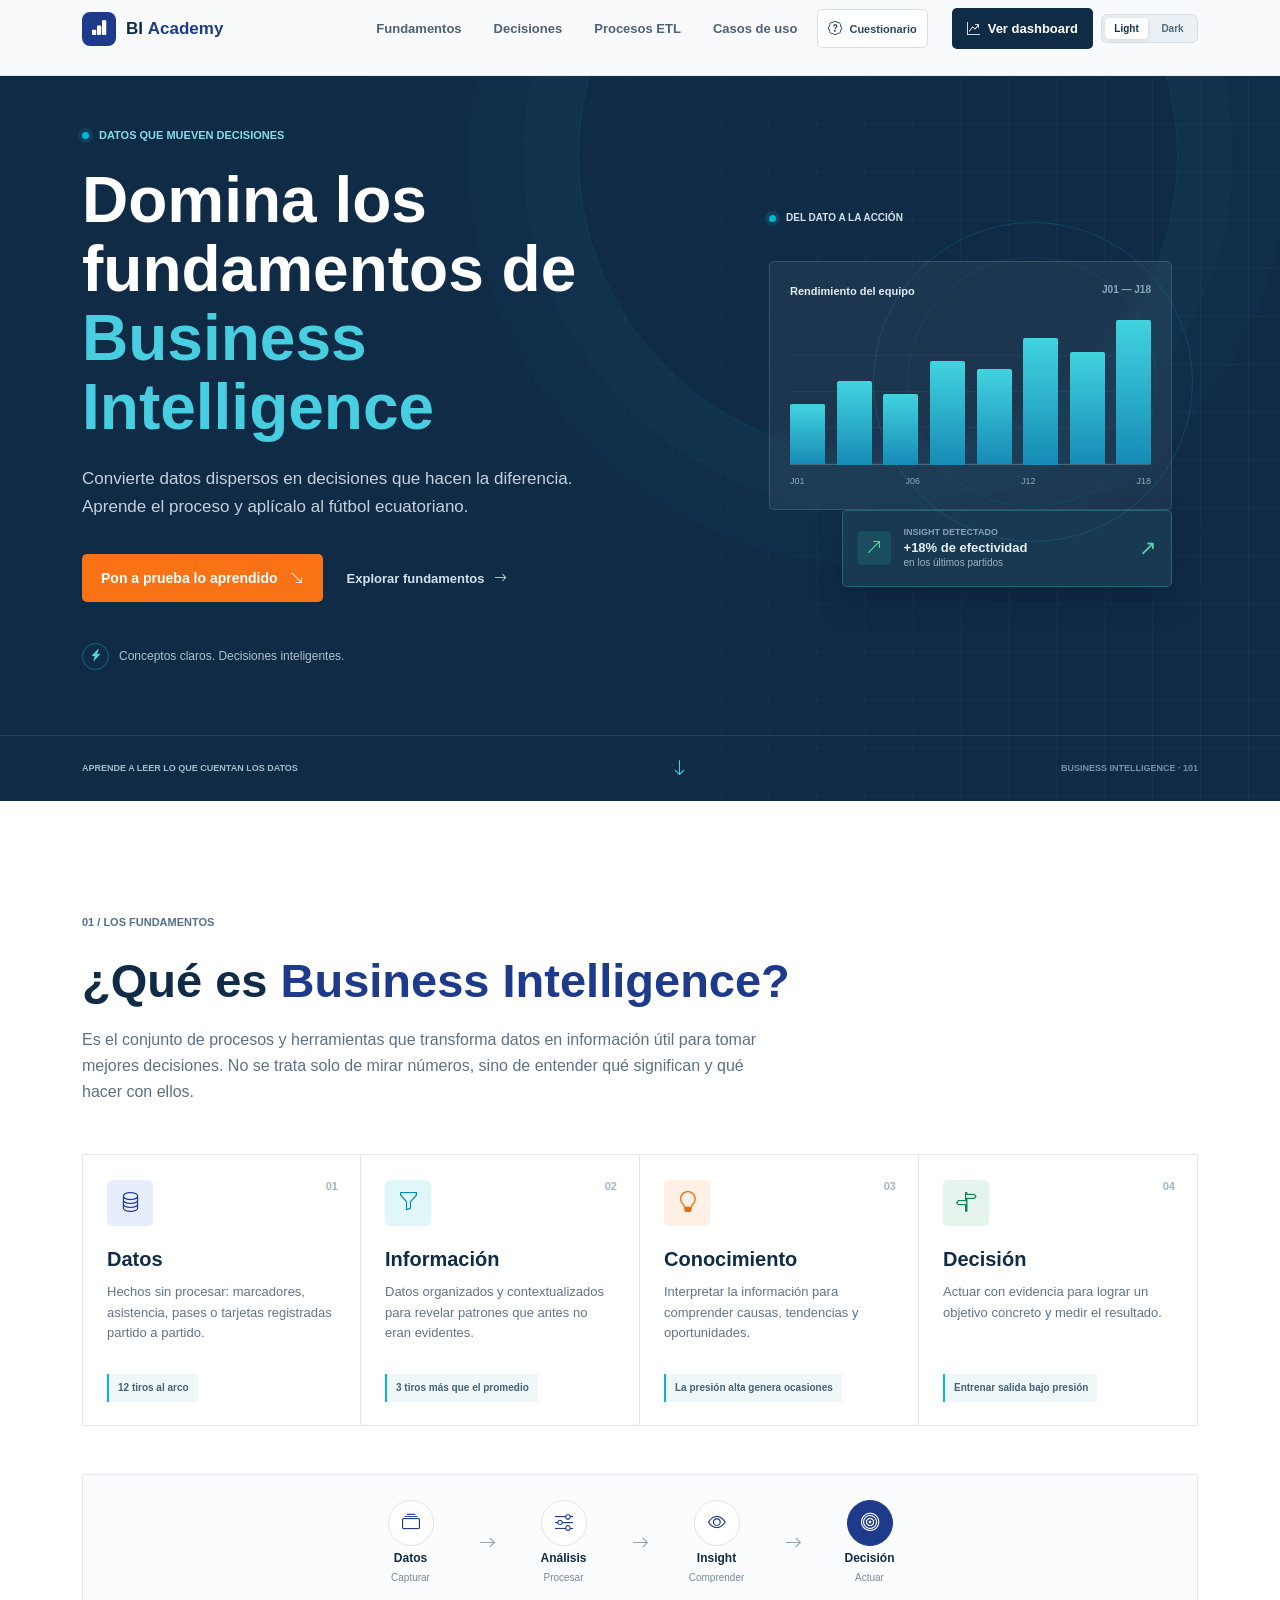
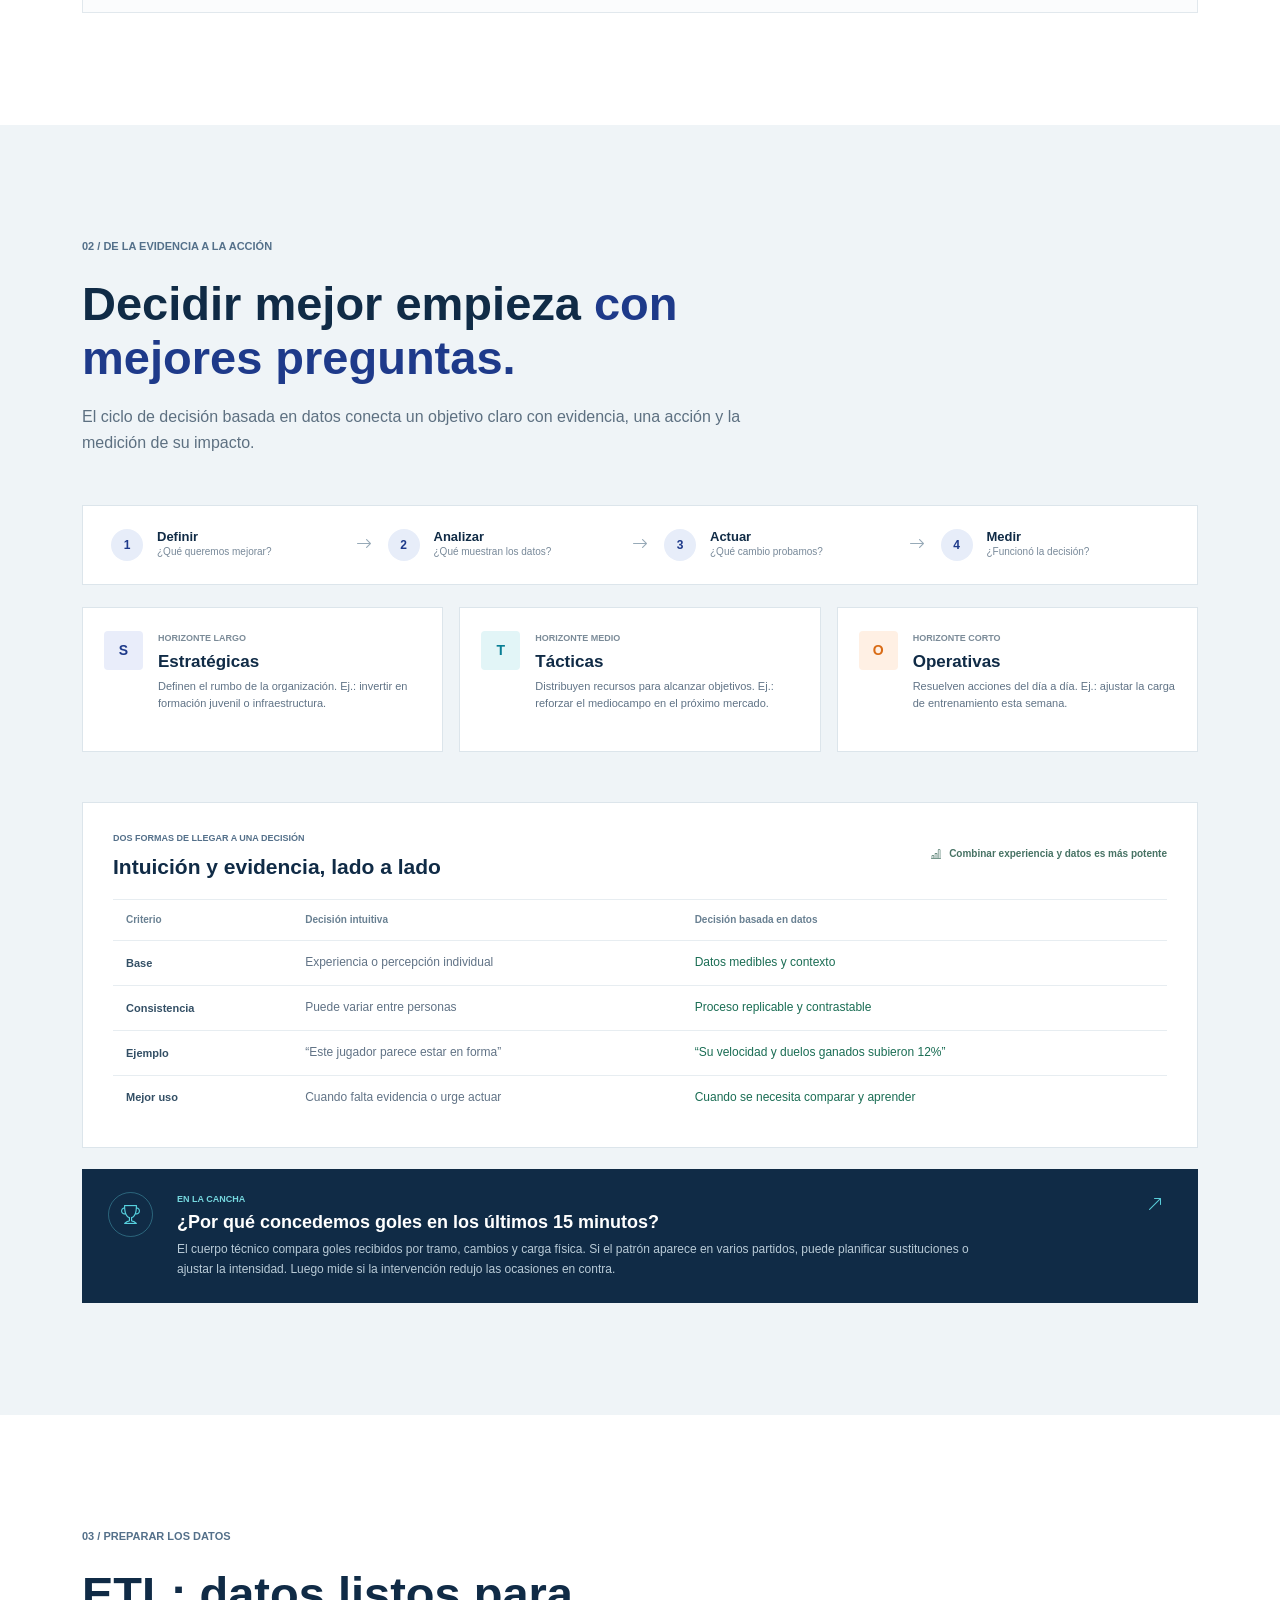
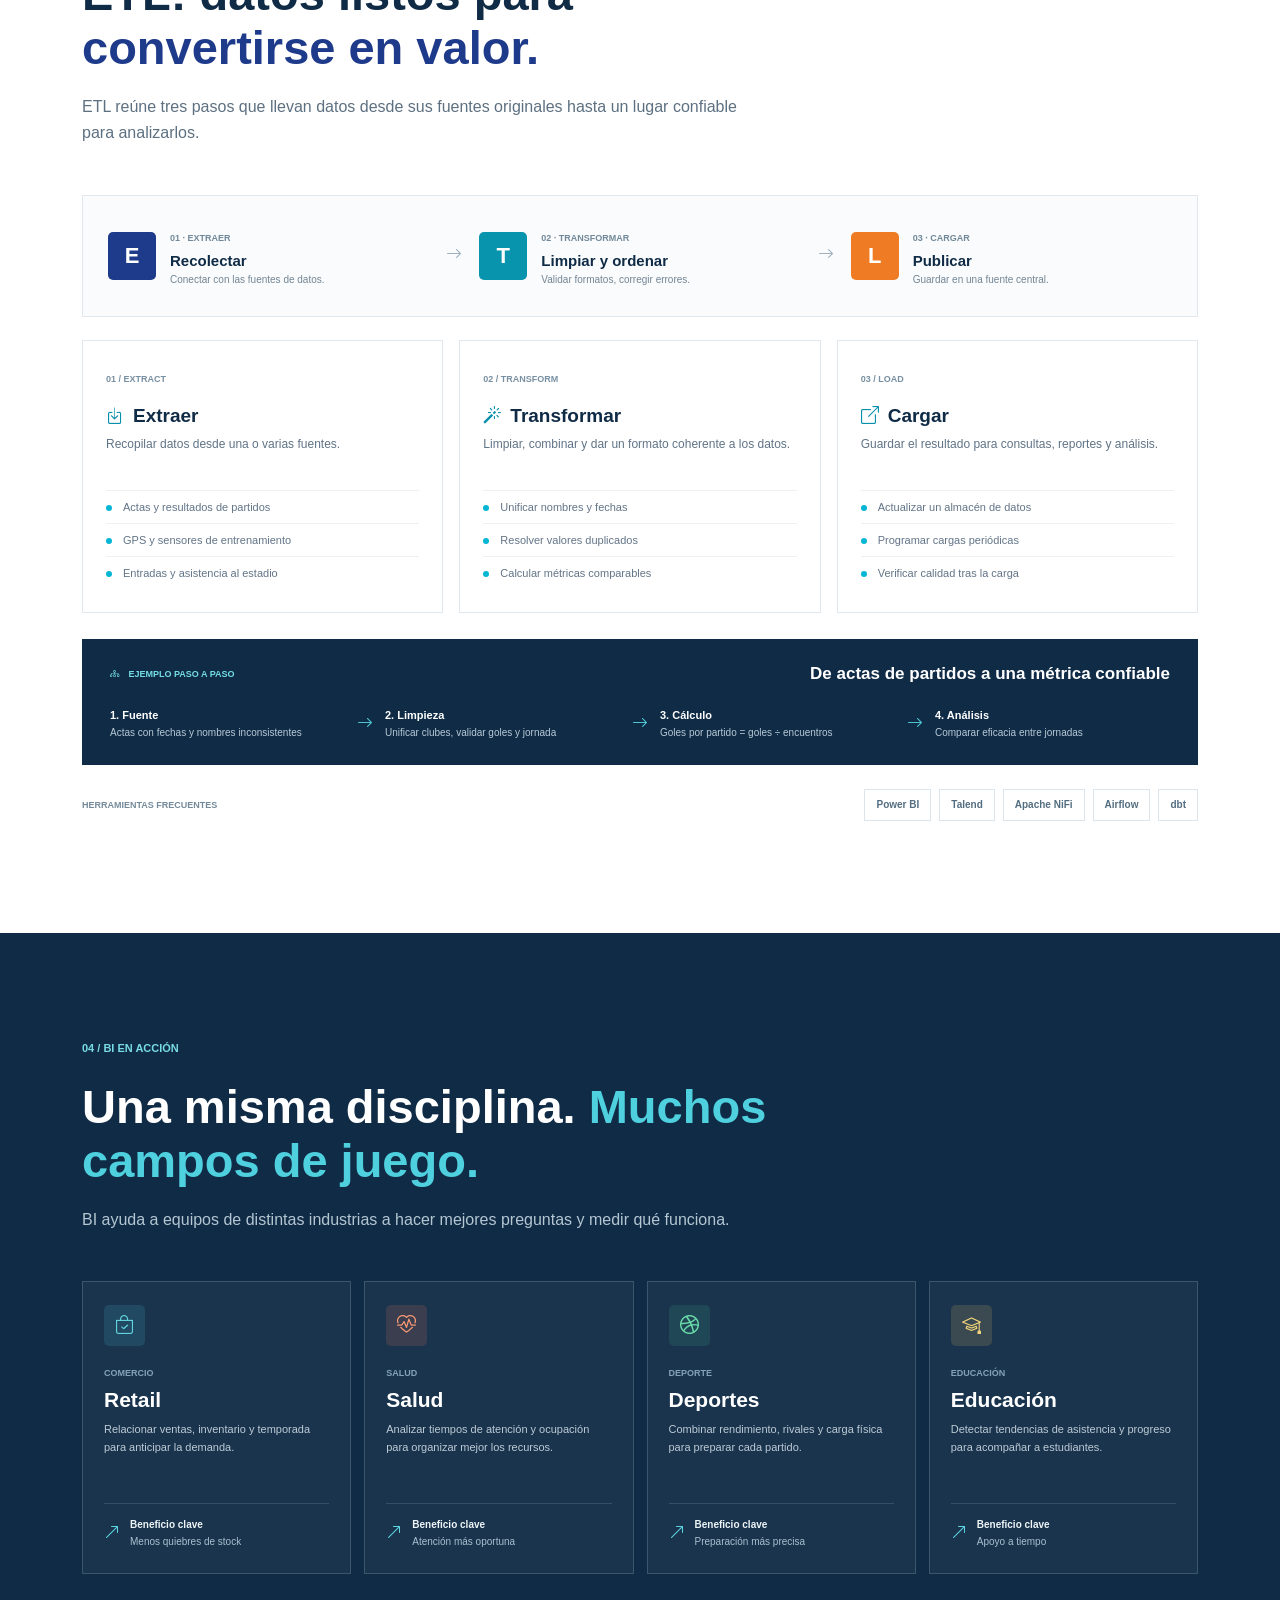
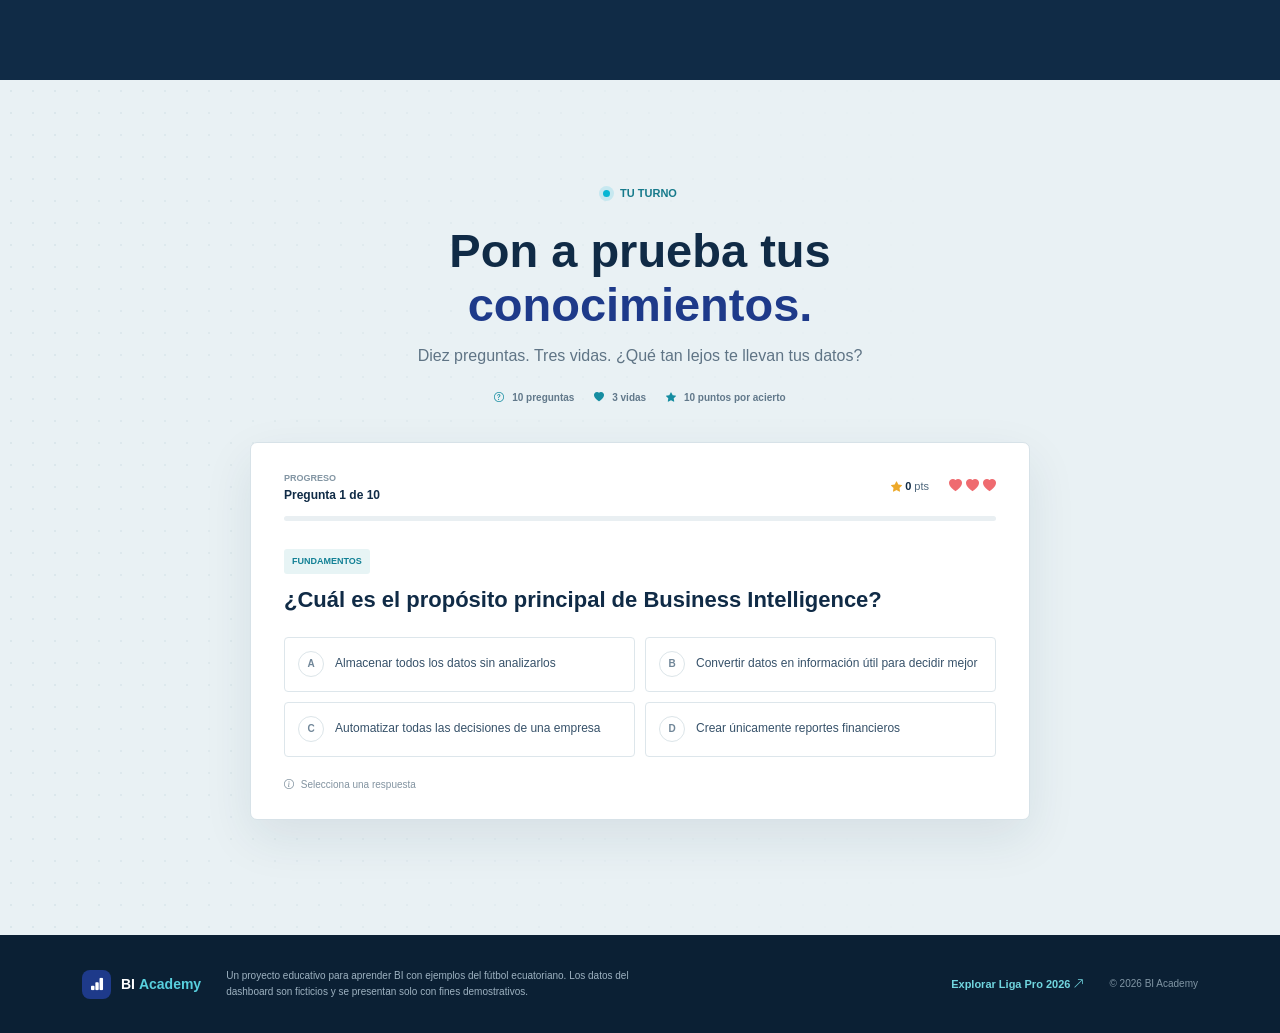
==== commit d0dc053c: "version 2.5" ====
--- a/index.html
+++ b/index.html
@@ -29,9 +29,9 @@
 						<li class="nav-item"><a class="nav-link" href="#decisiones">Decisiones</a></li>
 						<li class="nav-item"><a class="nav-link" href="#etl">Procesos ETL</a></li>
 						<li class="nav-item"><a class="nav-link" href="#casos">Casos de uso</a></li>
-						<li class="nav-item"><a class="nav-quiz-button" href="#quiz"><i class="bi bi-patch-question" aria-hidden="true"></i> Cuestionario de preguntas</a></li>
+						<li class="nav-item"><a class="nav-quiz-button" href="#quiz"><i class="bi bi-patch-question" aria-hidden="true"></i> Cuestionario</a></li>
 						<li class="nav-item ms-lg-3"><a class="nav-cta" href="dashboard.html"><i class="bi bi-graph-up-arrow" aria-hidden="true"></i> Ver dashboard</a></li>
-						<li class="nav-item"><button class="nav-theme-button" id="theme-toggle" type="button" aria-label="Cambiar a tema oscuro" title="Cambiar a tema oscuro"><i class="bi bi-moon-stars" aria-hidden="true"></i><span>Tema oscuro</span></button></li>
+						<li class="nav-item"><div class="theme-switch" role="group" aria-label="Seleccionar tema"><button class="theme-choice" id="theme-light" type="button" aria-pressed="true">Light</button><button class="theme-choice" id="theme-dark" type="button" aria-pressed="false">Dark</button></div></li>
 					</ul>
 				</div>
 			</div>
--- a/css/styles.css
+++ b/css/styles.css
@@ -5,6 +5,6 @@
 @media(max-width:420px){.hero-actions{align-items:flex-start;flex-direction:column;gap:17px}.hero-proof{margin-top:27px}.visual-insight{width:90%}.pipeline{gap:8px;padding:18px 10px}.pipeline-node{min-width:58px}.pipeline-node>span{width:39px;height:39px}.pipeline-node b{font-size:10px}.pipeline-node small{font-size:8px}.pipeline-connector{font-size:13px}.cases-grid{grid-template-columns:1fr}.case-card{min-height:0}.case-card>p{min-height:0}.quiz-status{align-items:flex-start;gap:10px}.quiz-score{gap:10px}.quiz-controls{align-items:flex-start;flex-direction:column}.quiz-next{align-self:flex-end}.result-stats{gap:21px}.result-actions{align-items:center;flex-direction:column}.footer-inner{grid-template-columns:1fr}.footer-inner>p,.footer-dashboard,.footer-copy{grid-column:1;grid-row:auto}.footer-copy{text-align:left}}
 @media(prefers-reduced-motion:reduce){*,*::before,*::after{scroll-behavior:auto!important;animation-duration:.01ms!important;animation-iteration-count:1!important;transition-duration:.01ms!important}.reveal{opacity:1;transform:none}}
 body.dark-mode{--ink:#e4edf3;--blue:#86a4ff;--paper:#111f2b;--line:#304554;--muted:#afbfca;background:var(--paper);color:var(--ink)}body.dark-mode .site-header{border-color:#304554;background:rgba(17,31,43,.96)}body.dark-mode .navbar-collapse{background:#111f2b}body.dark-mode .navbar .nav-link{color:#bac8d1}body.dark-mode .navbar .nav-link:hover{color:#62d3e0}body.dark-mode .brand{color:#edf4f7}body.dark-mode .brand b{color:#91aaff}body.dark-mode .navbar-toggler-icon{filter:invert(1)}body.dark-mode .section-paper,body.dark-mode .section-tint{background:#192a38}body.dark-mode .section-heading>p:last-child,body.dark-mode .concept-card p,body.dark-mode .type-card div>span,body.dark-mode .comparison-table tbody td,body.dark-mode .etl-detail p,body.dark-mode .etl-detail li{color:#afbfca}body.dark-mode .concept-card:hover{background:#203544}body.dark-mode .pipeline,body.dark-mode .etl-flow{border-color:var(--line);background:#152633}body.dark-mode .pipeline-node>span{border-color:#405869;background:#203544;color:#9ab3ff}body.dark-mode .pipeline-finish>span{background:#344e91;color:#fff}body.dark-mode .concept-example{background:#203843;color:#c0d6dc}body.dark-mode .decision-cycle,body.dark-mode .type-card,body.dark-mode .comparison-wrap,body.dark-mode .etl-detail{border-color:var(--line);background:#1b2d3b}body.dark-mode .comparison-table th,body.dark-mode .comparison-table td{border-color:#304554}body.dark-mode .comparison-table thead th,body.dark-mode .comparison-table tbody th{color:#c5d2db}body.dark-mode .comparison-table tbody td:last-child{color:#81d8b1}body.dark-mode .comparison-badge{color:#8ed4b5}body.dark-mode .etl-detail li{border-color:#304554}body.dark-mode .tool-pills span{border-color:var(--line);background:#1b2d3b;color:#c6d5df}body.dark-mode .quiz-section{background:#152633}body.dark-mode .quiz-intro>p:not(.eyebrow),body.dark-mode .quiz-meta{color:#b4c5cf}body.dark-mode .quiz-shell{border-color:var(--line);background:#1b2d3b}body.dark-mode .quiz-question,body.dark-mode .quiz-progress-text{color:#e8f0f5}body.dark-mode .quiz-score{color:#bfccd4}body.dark-mode .quiz-score b{color:#fff}body.dark-mode .answer-option{border-color:#3a5262;background:#203544;color:#d5e0e7}body.dark-mode .answer-option:hover:not(:disabled){border-color:#57bdca;background:#25414f}body.dark-mode .answer-letter{border-color:#4b6270;color:#c0ced7}body.dark-mode .quiz-hint{color:#a6b8c4}body.dark-mode .result-stat span,body.dark-mode .quiz-result>p{color:#b1c2cd}body.dark-mode .button-outline{border-color:#4b6270;background:#203544;color:#d9e4e9}body.dark-mode .nav-quiz-button{border-color:#44616f;background:#1b3442;color:#b8e6eb}body.dark-mode .nav-quiz-button:hover{background:#254554;color:#fff}
-.nav-quiz-button,.nav-theme-button{display:inline-flex;align-items:center;justify-content:center;gap:7px;min-height:39px;padding:8px 10px;border:1px solid #d4e0e7;border-radius:5px;background:#fff;color:#27465d;font:600 11px var(--body);white-space:nowrap;transition:background .2s,border-color .2s,color .2s}.nav-quiz-button:hover,.nav-theme-button:hover{border-color:#8fcbd2;background:#eef9fa;color:#0a7d90}.nav-theme-button{cursor:pointer}.nav-theme-button i,.nav-quiz-button i{font-size:14px}body.dark-mode .nav-theme-button{border-color:#476170;background:#1b3442;color:#d4e1e7}body.dark-mode .nav-theme-button:hover{border-color:#64cbd3;color:#fff}
-@media(max-width:1199.98px) and (min-width:992px){.navbar-nav{gap:2px}.navbar .nav-link{padding-right:7px!important;padding-left:7px!important}.nav-quiz-button,.nav-theme-button{padding-right:7px;padding-left:7px;font-size:10px}}
-@media(max-width:991.98px){.nav-quiz-button,.nav-theme-button{width:100%;justify-content:flex-start;margin-top:5px;padding:10px 12px}.navbar-nav{gap:4px}}
+.nav-quiz-button{display:inline-flex;align-items:center;justify-content:center;gap:7px;min-height:39px;padding:8px 10px;border:1px solid #d4e0e7;border-radius:5px;background:#fff;color:#27465d;font:600 11px var(--body);white-space:nowrap;transition:background .2s,border-color .2s,color .2s}.nav-quiz-button:hover{border-color:#8fcbd2;background:#eef9fa;color:#0a7d90}.nav-quiz-button i{font-size:14px}.theme-switch{display:flex;align-items:center;gap:3px;padding:3px;border:1px solid #d4e0e7;border-radius:6px;background:#eaf0f4}.theme-choice{min-width:43px;padding:5px 8px;border:0;border-radius:4px;background:transparent;color:#526a7c;font:700 10px var(--body);cursor:pointer;transition:background .2s,color .2s,box-shadow .2s}.theme-choice[aria-pressed="true"]{background:#fff;color:#12304a;box-shadow:0 1px 4px #102b4620}.theme-choice:focus-visible,.nav-quiz-button:focus-visible{outline:3px solid #06b6d455;outline-offset:2px}body.dark-mode .nav-quiz-button{border-color:#44616f;background:#1b3442;color:#b8e6eb}body.dark-mode .nav-quiz-button:hover{background:#254554;color:#fff}body.dark-mode .theme-switch{border-color:#466070;background:#102431}body.dark-mode .theme-choice{color:#c3d2dc}body.dark-mode .theme-choice[aria-pressed="true"]{background:#3a5d72;color:#fff;box-shadow:none}
+@media(max-width:1199.98px) and (min-width:992px){.navbar-nav{gap:2px}.navbar .nav-link{padding-right:7px!important;padding-left:7px!important}.nav-quiz-button{padding-right:7px;padding-left:7px;font-size:10px}.theme-choice{min-width:37px;padding-right:6px;padding-left:6px}}
+@media(max-width:991.98px){.nav-quiz-button{width:100%;justify-content:flex-start;margin-top:5px;padding:10px 12px}.theme-switch{width:100%;margin-top:6px}.theme-choice{flex:1;padding:9px 12px}.navbar-nav{gap:4px}}
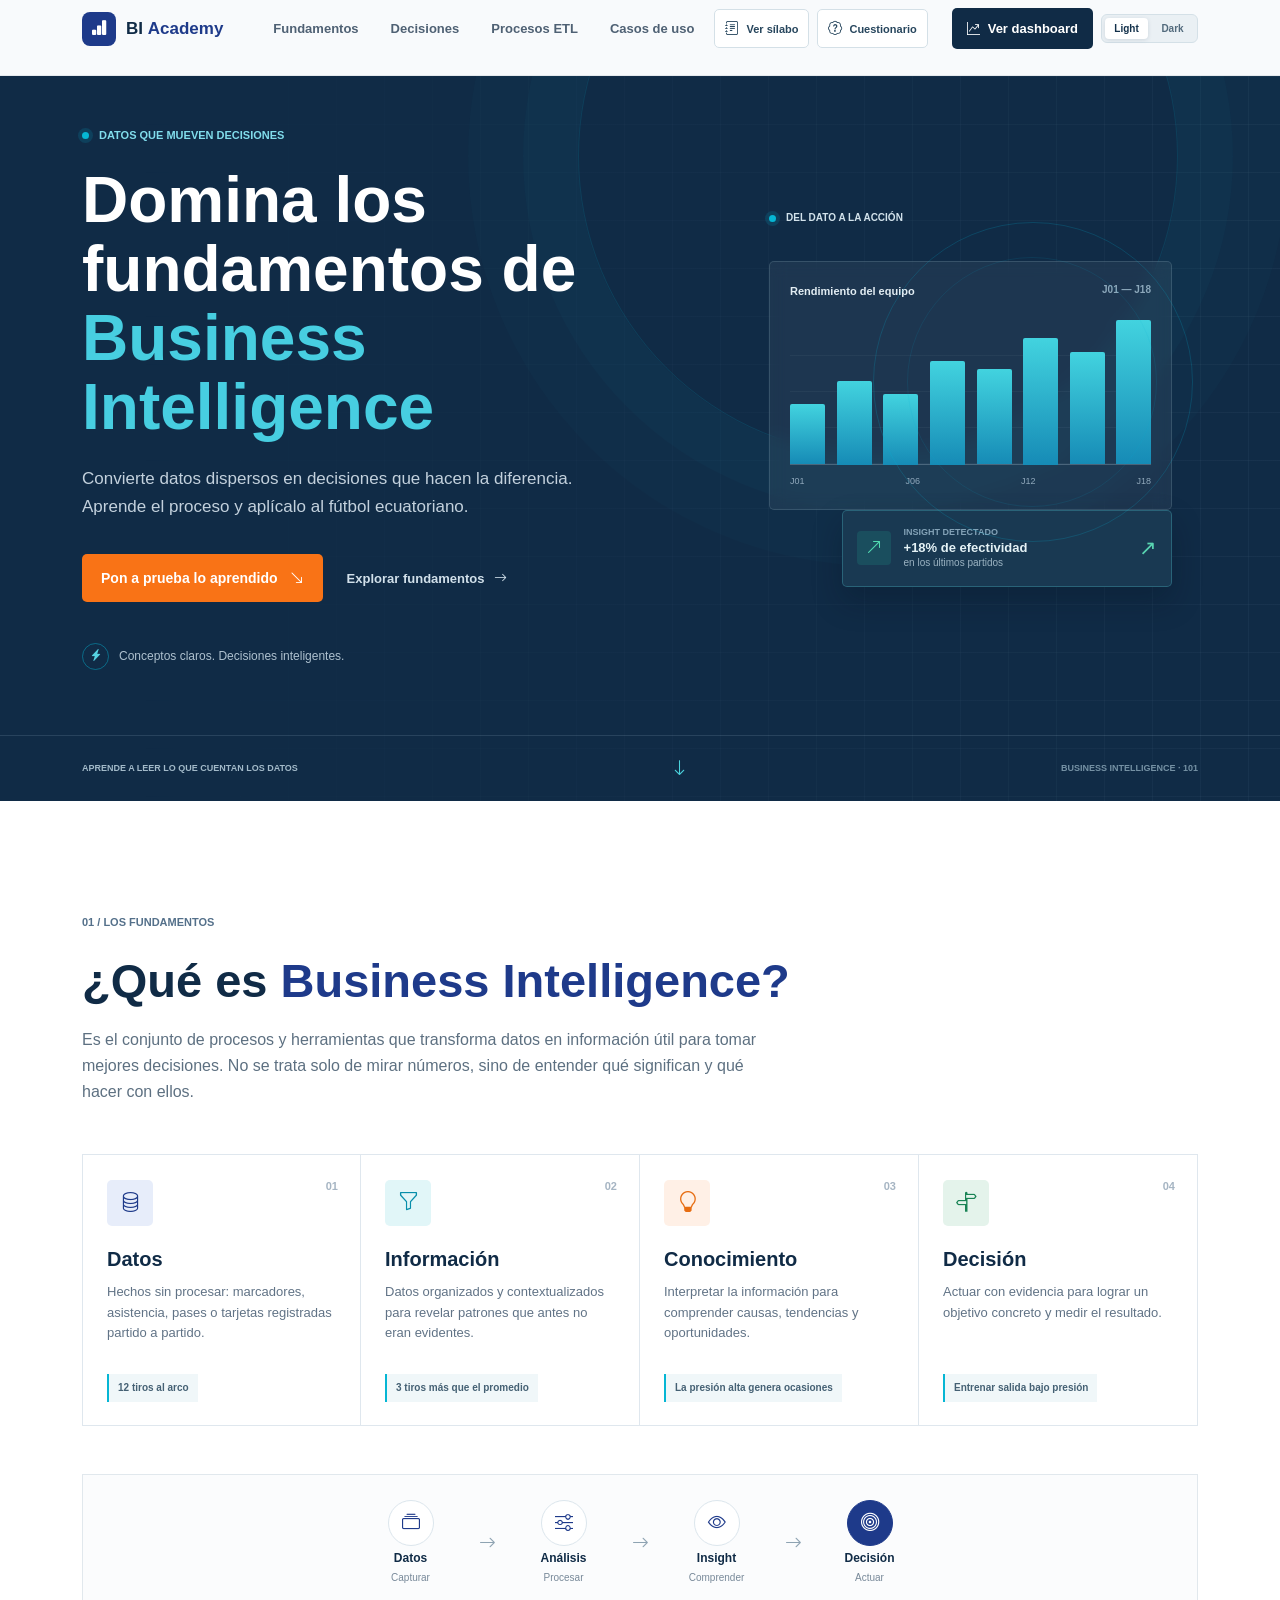
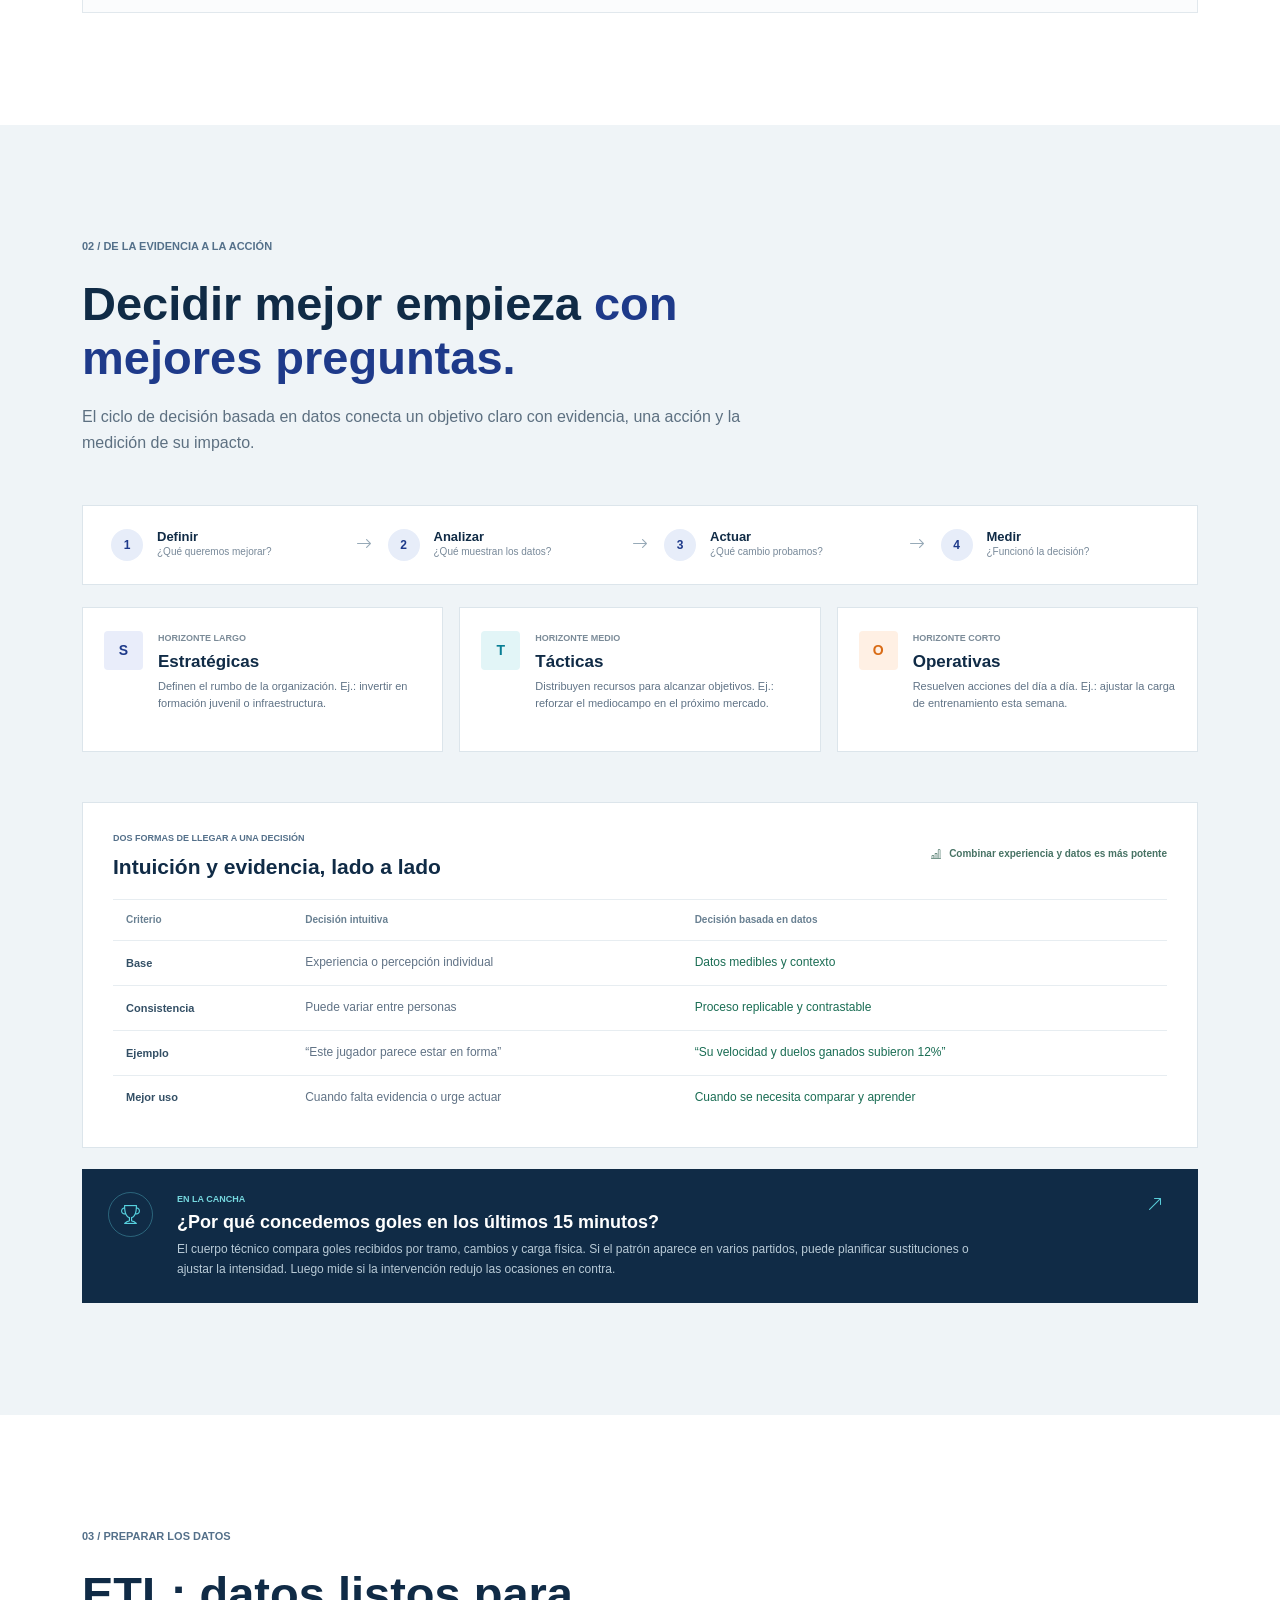
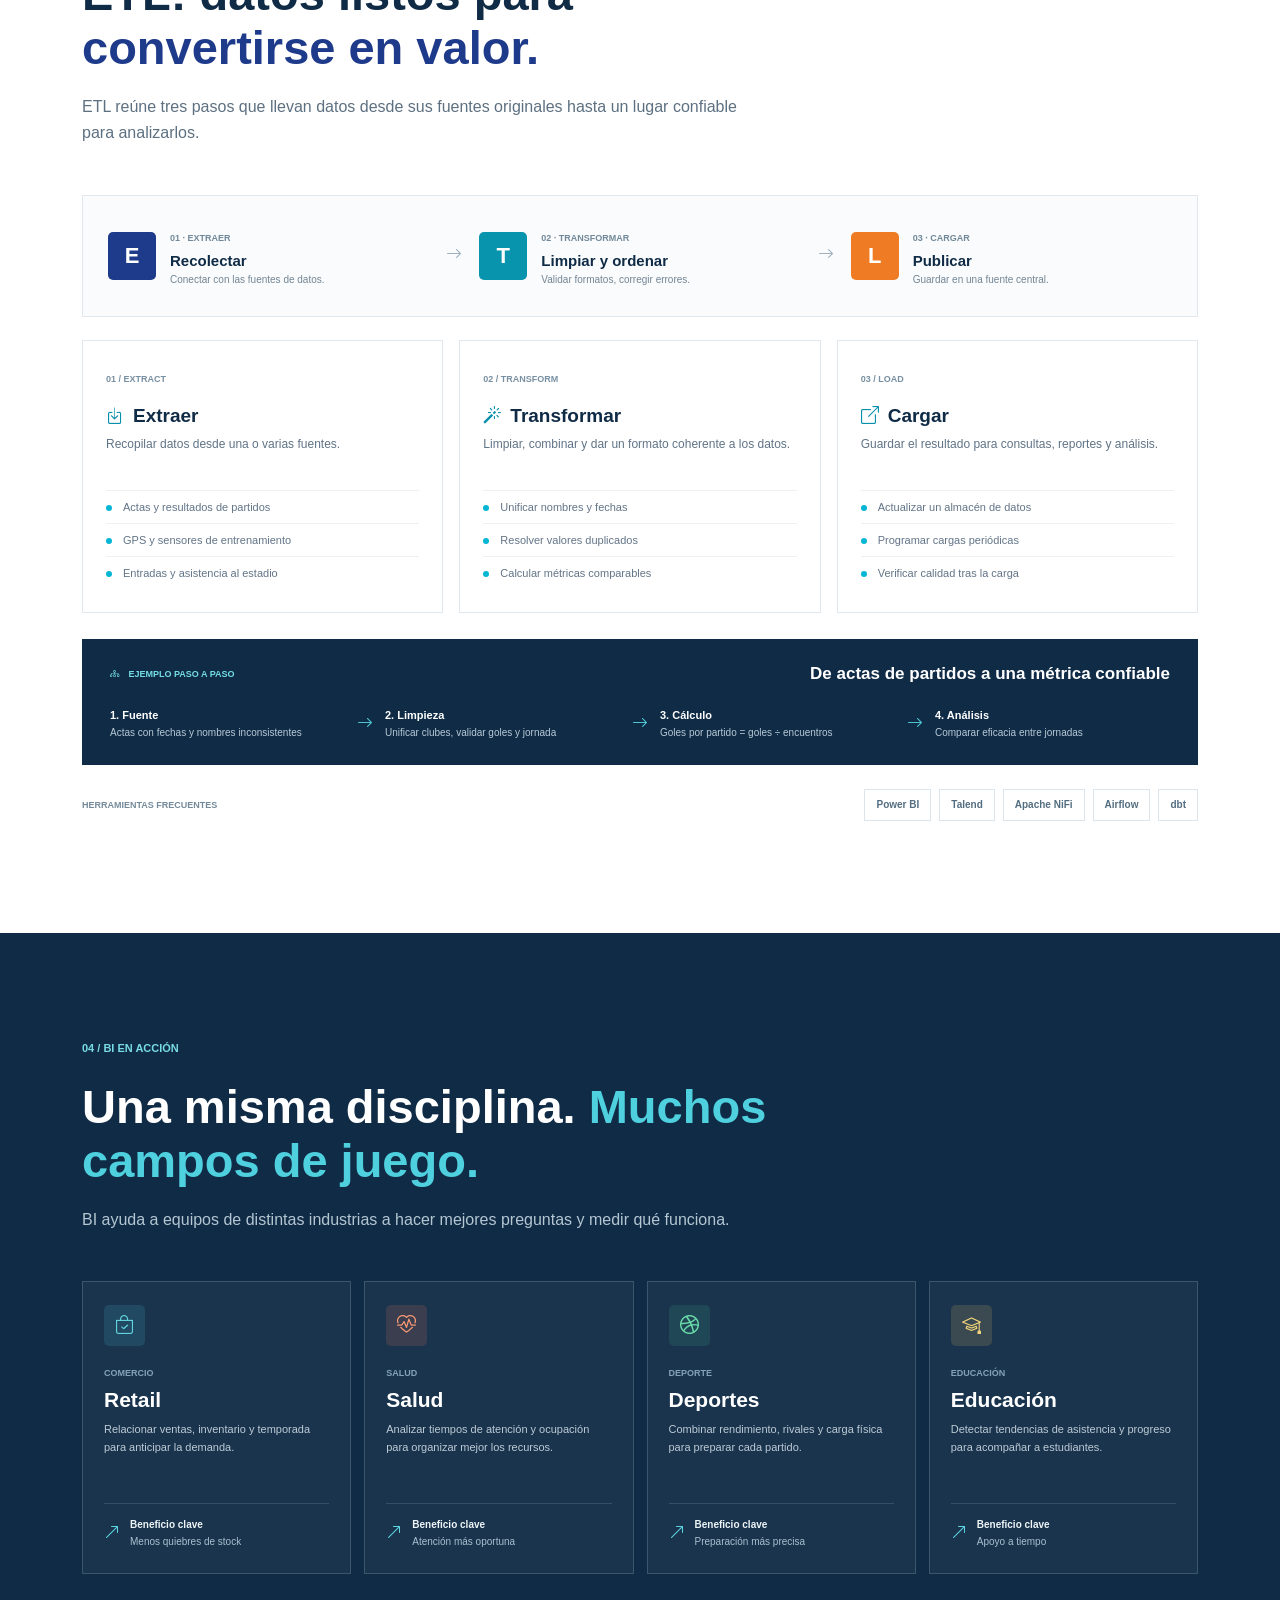
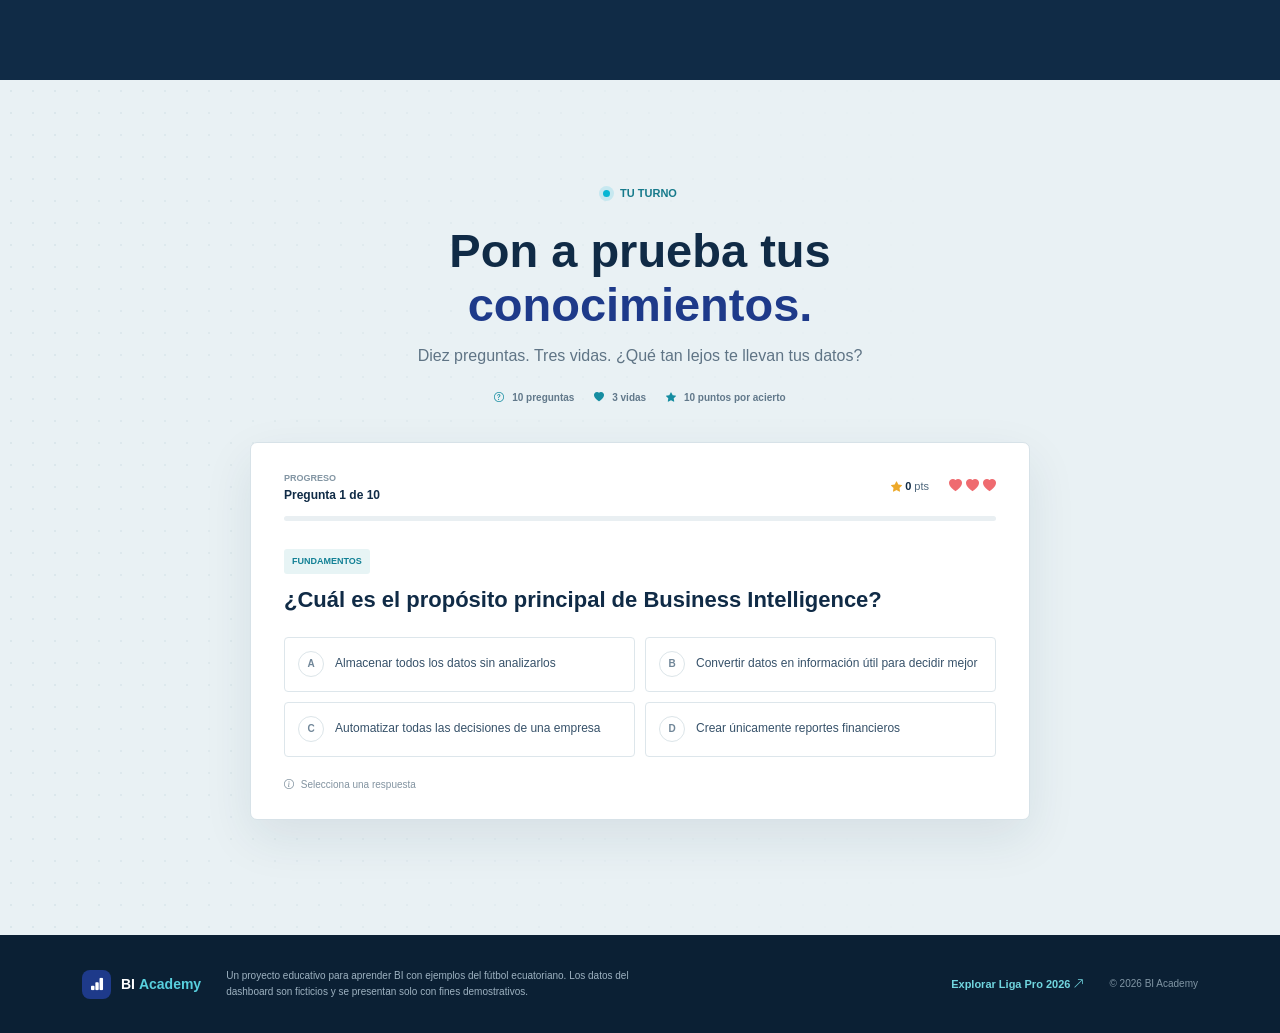
==== commit 4a2802f3: "Version boton" ====
--- a/index.html
+++ b/index.html
@@ -29,6 +29,7 @@
 						<li class="nav-item"><a class="nav-link" href="#decisiones">Decisiones</a></li>
 						<li class="nav-item"><a class="nav-link" href="#etl">Procesos ETL</a></li>
 						<li class="nav-item"><a class="nav-link" href="#casos">Casos de uso</a></li>
+						<li class="nav-item"><a class="nav-quiz-button" href="silabo.html"><i class="bi bi-journal-text" aria-hidden="true"></i> Ver sílabo</a></li>
 						<li class="nav-item"><a class="nav-quiz-button" href="#quiz"><i class="bi bi-patch-question" aria-hidden="true"></i> Cuestionario</a></li>
 						<li class="nav-item ms-lg-3"><a class="nav-cta" href="dashboard.html"><i class="bi bi-graph-up-arrow" aria-hidden="true"></i> Ver dashboard</a></li>
 						<li class="nav-item"><div class="theme-switch" role="group" aria-label="Seleccionar tema"><button class="theme-choice" id="theme-light" type="button" aria-pressed="true">Light</button><button class="theme-choice" id="theme-dark" type="button" aria-pressed="false">Dark</button></div></li>
